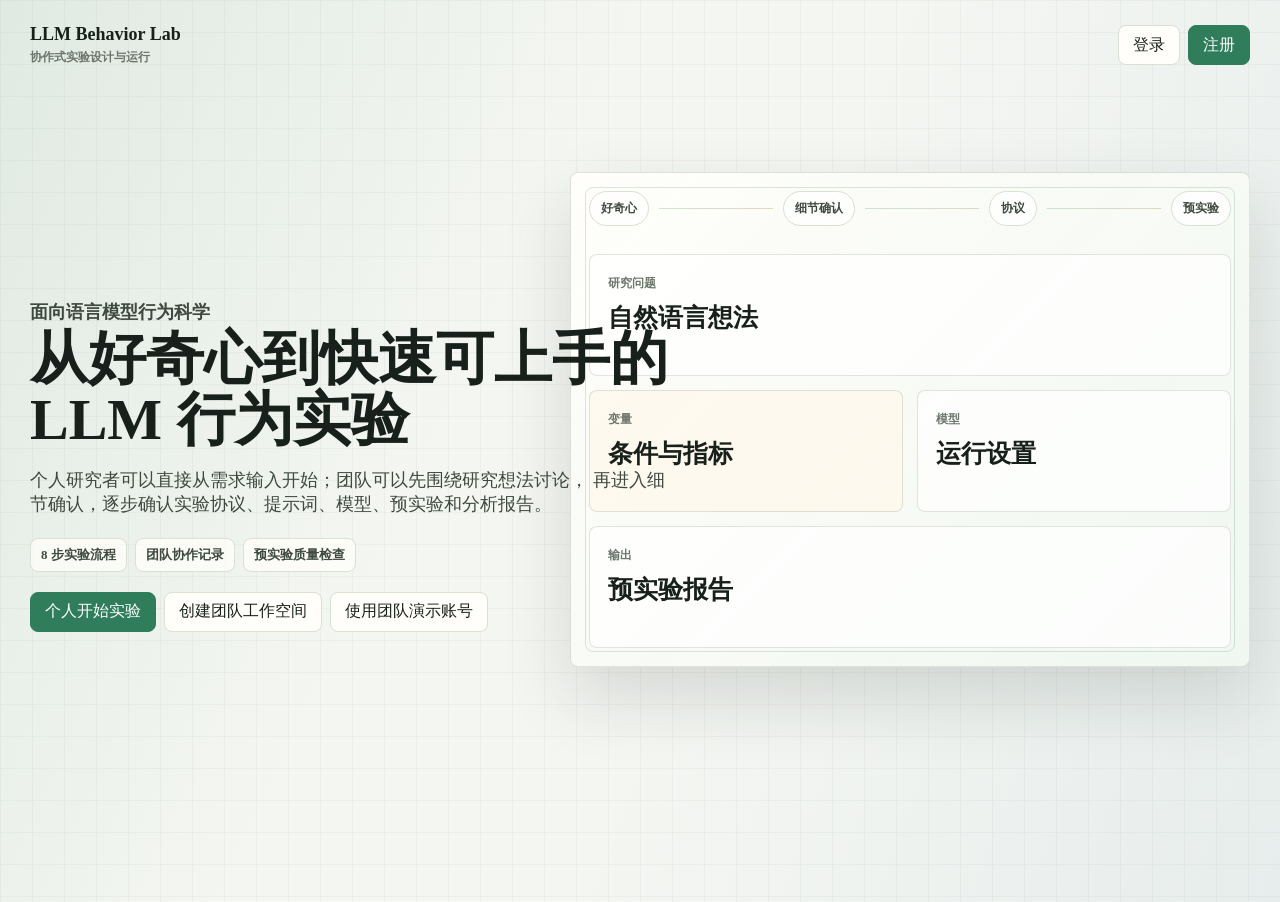
==== app/public/index.html @ 8ba527f0 "Initial LLM behavior lab workflow" ====
<!doctype html>
<html lang="zh-CN">
  <head>
    <meta charset="utf-8" />
    <meta name="viewport" content="width=device-width, initial-scale=1" />
    <title>LLM Behavior Lab</title>
    <link rel="stylesheet" href="./styles.css" />
  </head>
  <body>
    <section class="page landing-page is-visible" data-page="landing">
      <header class="landing-nav">
        <div class="brand inline">
          <span>LLM Behavior Lab</span>
          <strong>协作式实验设计与运行</strong>
        </div>
        <div class="button-row">
          <button type="button" data-route="auth" data-auth-mode="login">登录</button>
          <button class="primary" type="button" data-route="auth" data-auth-mode="register">注册</button>
        </div>
      </header>

      <main class="landing-hero">
        <div class="hero-copy">
          <p class="eyebrow">面向语言模型行为科学</p>
          <h1>从好奇心到快速可上手的 LLM 行为实验</h1>
          <p>
            个人研究者可以直接从需求输入开始；团队可以先围绕研究想法讨论，
            再进入细节确认，逐步确认实验协议、提示词、模型、预实验和分析报告。
          </p>
          <div class="hero-stats" aria-label="产品能力概览">
            <span>8 步实验流程</span>
            <span>团队协作记录</span>
            <span>预实验质量检查</span>
          </div>
          <div class="button-row">
            <button class="primary" type="button" data-route="auth" data-auth-mode="register" data-mode="personal">个人开始实验</button>
            <button type="button" data-route="auth" data-auth-mode="register" data-mode="team">创建团队工作空间</button>
            <button type="button" data-action="login-demo" data-mode="team">使用团队演示账号</button>
          </div>
        </div>

        <div class="hero-visual abstract-map" aria-label="从好奇心到实验协议的抽象路径">
          <div class="map-thread">
            <span>好奇心</span>
            <i></i>
            <span>细节确认</span>
            <i></i>
            <span>协议</span>
            <i></i>
            <span>预实验</span>
          </div>
          <div class="map-stack">
            <div class="map-block is-wide">
              <span>研究问题</span>
              <strong>自然语言想法</strong>
            </div>
            <div class="map-block">
              <span>变量</span>
              <strong>条件与指标</strong>
            </div>
            <div class="map-block">
              <span>模型</span>
              <strong>运行设置</strong>
            </div>
            <div class="map-block is-wide">
              <span>输出</span>
              <strong>预实验报告</strong>
            </div>
          </div>
        </div>
      </main>
    </section>

    <section class="page auth-page" data-page="auth" hidden>
      <div class="auth-card">
        <button class="ghost-link" type="button" data-route="landing">← 返回首页</button>
        <p class="eyebrow">账号</p>
        <h1 data-auth-title>登录工作空间</h1>
        <p>登录后进入实验工作台，继续细节确认、协议生成、预实验和结果导出。</p>

        <div class="auth-tabs">
          <button class="is-selected" type="button" data-auth-tab="login">登录</button>
          <button type="button" data-auth-tab="register">注册</button>
        </div>

        <div class="form-grid single">
          <label class="field">
            <span>邮箱</span>
            <input data-auth-email placeholder="输入邮箱" />
          </label>
          <label class="field">
            <span>密码</span>
            <input data-auth-password type="password" placeholder="输入密码" />
          </label>
        </div>

        <div class="button-row auth-actions">
          <button class="primary" type="button" data-action="auth-submit">进入实验流程</button>
          <button type="button" data-action="login-demo">使用演示账号</button>
        </div>
      </div>
    </section>

    <div class="app-shell page" data-page="app" hidden>
      <aside class="sidebar">
        <div class="brand">
          <span>LLM Behavior Lab</span>
          <strong data-workspace-name>LLM 行为实验小组</strong>
        </div>
        <div class="mode-switcher" aria-label="流程模式">
          <button type="button" data-mode-option="personal">个人模式</button>
          <button class="is-selected" type="button" data-mode-option="team">团队模式</button>
        </div>
        <nav class="steps" aria-label="实验流程">
          <button class="is-active" type="button" data-step-target="workspace" data-team-only="true"><span>00</span> 小组空间</button>
          <button type="button" data-step-target="intake"><span>01</span> 需求输入</button>
          <button type="button" data-step-target="copilot"><span>02</span> 细节确认</button>
          <button type="button" data-step-target="protocol"><span>03</span> 实验协议</button>
          <button type="button" data-step-target="prompt"><span>04</span> 提示词检查</button>
          <button type="button" data-step-target="model"><span>05</span> 模型与预算</button>
          <button type="button" data-step-target="preview"><span>06</span> 预实验检查</button>
          <button type="button" data-step-target="run"><span>07</span> 正式运行</button>
          <button type="button" data-step-target="results"><span>08</span> 结果报告</button>
        </nav>
        <aside class="global-overview" aria-label="当前实验总览">
          <div class="overview-card-head">
            <p>当前总览</p>
            <span data-overview-count>0/8</span>
          </div>
          <strong data-overview-title>等待研究需求</strong>
          <span data-overview-subtitle>先输入研究想法，后续状态会自动更新。</span>
          <div class="overview-progress" aria-hidden="true"><i data-overview-progress></i></div>
          <button type="button" data-action="open-overview">查看全局总览</button>
        </aside>
        <button type="button" data-action="logout">退出登录</button>
      </aside>

      <main class="workspace">
        <header class="topbar">
          <div>
            <p class="eyebrow">完整流程</p>
            <h1 data-page-title>研究需求输入</h1>
          </div>
        </header>

        <section class="stage is-active" id="stage-workspace">
          <div class="section-head">
            <div>
              <p class="eyebrow">小组工作空间</p>
              <h2>团队先讨论，再交给细节确认</h2>
              <p>这里保留上一个人的讨论、材料和决策脉络。成员可以继续补充想法，再一键带入需求输入。</p>
            </div>
            <button class="primary" type="button" data-action="use-discussion-as-intake">从讨论生成需求</button>
          </div>

          <div class="workspace-grid">
            <div class="panel">
              <h3>团队成员</h3>
              <div class="member-list" data-member-list></div>
              <div class="invite-row">
                <input data-invite-email placeholder="输入邮箱邀请成员" />
                <button type="button" data-action="invite-member">邀请成员</button>
              </div>
            </div>

            <div class="panel discussion-panel">
              <h3>团队讨论</h3>
              <div class="discussion-feed" data-discussion-feed></div>
              <div class="discussion-composer">
                <textarea data-discussion-input rows="3" placeholder="继续补充研究想法、实验条件、模型选择或担心的问题。"></textarea>
                <button class="primary" type="button" data-action="post-discussion">发送</button>
              </div>
            </div>

            <div class="panel">
              <h3>当前项目脉络</h3>
              <dl class="summary-list">
                <dt>项目</dt>
                <dd>LLM 行为实验平台 MVP</dd>
                <dt>阶段</dt>
                <dd>共同讨论实验需求</dd>
                <dt>下一步</dt>
                <dd>把共识交给细节确认，生成可审查的实验方案。</dd>
              </dl>
            </div>
          </div>
        </section>

        <section class="stage" id="stage-intake">
          <div class="section-head">
            <div>
              <p class="eyebrow">研究需求输入</p>
              <h2>告诉我们你想做什么实验</h2>
              <p>请尽量详细地叙述你想做的实验，我们会帮你拆解并提供初步实验方案供您确认。</p>
            </div>
          </div>

          <div class="intake-composer panel">
            <label class="field intake-field">
              <span>研究想法、实验需求或已有方案</span>
              <textarea
                data-input-content
                rows="6"
                placeholder="写下你想研究的问题，或粘贴已有方案、提示词草稿、论文方法段。"
              ></textarea>
            </label>

            <div class="attachments" data-attachment-list></div>

            <div class="composer-toolbar">
              <div class="input-tools">
                <button class="voice-button" type="button" data-action="voice-hold">
                  <span>按住录音</span>
                  <small data-voice-status>松开保存音频</small>
                </button>
                <label class="file-button">
                  上传并解析材料
                  <input type="file" data-file-input multiple accept=".txt,.md,.csv,.json,.doc,.docx,.pdf" />
                </label>
              </div>

              <button class="primary submit-button" type="button" data-action="submit-intake">交给我们</button>
            </div>
          </div>
        </section>

        <section class="stage" id="stage-copilot">
          <div class="copilot-layout">
            <div class="panel copilot-review">
              <label class="field review-field">
                <span>研究目标摘要</span>
                <textarea data-copilot-summary rows="5"></textarea>
              </label>
              <label class="field review-field">
                <span>假设问题</span>
                <small>建议写成可以被数据支持或反驳的问句。</small>
                <textarea data-hypothesis-draft rows="3"></textarea>
              </label>
              <h4 data-next-question></h4>
              <div class="option-list" data-outcome-options></div>
              <label class="field benchmark-field" data-benchmark-field hidden>
                <span>基准测试名称或链接</span>
                <input data-benchmark-input placeholder="例如 MMLU-Pro、BIG-bench、HELM，或粘贴基准测试链接" />
              </label>
            </div>
          </div>
          <div class="stage-actions copilot-actions">
            <div>
              <strong>已确认摘要、假设问题和测量形式</strong>
              <span>确认后将更新全局总览，并生成实验协议和提示词检查草案。</span>
            </div>
            <button class="primary" type="button" data-action="compile-protocol">确认并生成实验协议</button>
          </div>
        </section>

        <section class="stage" id="stage-protocol">
          <div class="section-head">
            <div>
              <p class="eyebrow">实验协议编译</p>
              <h2>审查机器可运行的实验协议</h2>
              <p>先看人类可读摘要，需要时再展开协议 JSON。</p>
            </div>
          </div>
          <div class="two-col">
            <div class="panel">
              <h3>研究协议摘要</h3>
              <dl class="summary-list" data-protocol-summary></dl>
              <h3>条件矩阵</h3>
              <div class="condition-grid" data-condition-grid></div>
            </div>
            <details class="panel">
              <summary>协议 JSON</summary>
              <pre data-protocol-json></pre>
            </details>
          </div>
          <div class="stage-actions protocol-actions">
            <div>
              <strong>已审查协议摘要和条件矩阵</strong>
              <span>确认后进入提示词与条件检查。</span>
            </div>
            <button class="primary" type="button" data-action="confirm-protocol">进入提示词检查</button>
          </div>
        </section>

        <section class="stage" id="stage-prompt">
          <div class="section-head">
            <div>
              <p class="eyebrow">提示词与条件检查</p>
              <h2>生成提示词并做偏差检查</h2>
              <p>不同条件只改变理论变量；输出格式固定，便于解析。</p>
            </div>
            <button class="primary" type="button" data-action="confirm-prompt">进入模型与预算</button>
          </div>
          <div class="two-col">
            <div class="panel">
              <h3>提示词版本</h3>
              <div class="variant-list" data-variant-list></div>
              <pre class="prompt-preview" data-prompt-preview></pre>
            </div>
            <div class="panel">
              <h3>质量检查</h3>
              <ul class="check-list" data-prompt-checks></ul>
              <h3>条件差异</h3>
              <ul class="plain-list" data-condition-diff></ul>
            </div>
          </div>
        </section>

        <section class="stage" id="stage-model">
          <div class="section-head">
            <div>
              <p class="eyebrow">模型与运行设置</p>
              <h2>设置模型、预算和运行方式</h2>
              <p>默认内置模拟器可立即跑通。OpenAI 兼容入口用于后续接真实模型。</p>
            </div>
            <button class="primary" type="button" data-action="run-preview">运行预实验检查</button>
          </div>

          <div class="two-col">
            <div class="panel">
              <div class="form-grid">
                <label class="field">
                  <span>模型</span>
                  <select data-models-input>
                    <option value="deepseek" selected>deepseek</option>
                    <option value="minimax 2.7">minimax 2.7</option>
                  </select>
                </label>
                <label class="field">
                  <span>调用方式</span>
                  <select data-provider>
                    <option value="simulator">内置模拟器</option>
                    <option value="openai-compatible">OpenAI 兼容接口</option>
                  </select>
                </label>
                <label class="field">
                  <span>预实验每格重复试次</span>
                  <input data-preview-reps type="number" min="1" max="10" value="3" />
                </label>
                <label class="field">
                  <span>正式每格重复试次</span>
                  <input data-formal-reps type="number" min="1" max="50" value="6" />
                </label>
                <label class="field provider-extra">
                  <span>接口地址</span>
                  <input data-endpoint placeholder="https://api.example.com/v1" />
                </label>
                <label class="field provider-extra">
                  <span>API 密钥</span>
                  <input data-api-key type="password" placeholder="只发送给本地后端，不写入导出" />
                </label>
              </div>
            </div>
            <div class="panel">
              <h3>运行计划</h3>
              <dl class="summary-list" data-run-plan></dl>
            </div>
          </div>
        </section>

        <section class="stage" id="stage-preview">
          <div class="section-head">
            <div>
              <p class="eyebrow">预实验质量检查</p>
              <h2>先检查质量，再决定是否正式运行</h2>
              <p>这里重点看解析率、异常、成本，而不是做最终结论。</p>
            </div>
            <button class="primary" type="button" data-action="run-formal">预实验通过，正式运行</button>
          </div>
          <div class="metrics" data-preview-metrics></div>
          <div class="panel">
            <h3>预实验响应</h3>
            <div class="table-wrap">
              <table>
                <thead>
                  <tr>
                    <th>模型</th>
                    <th>条件</th>
                    <th>选择</th>
                    <th>信心</th>
                    <th>理由</th>
                  </tr>
                </thead>
                <tbody data-preview-table></tbody>
              </table>
            </div>
          </div>
        </section>

        <section class="stage" id="stage-run">
          <div class="section-head">
            <div>
              <p class="eyebrow">正式运行</p>
              <h2>正式运行完成</h2>
              <p>所有原始提示词、原始响应、解析结果、模型参数、成本和时间戳都会进入结果仓库。</p>
            </div>
            <button class="primary" type="button" data-action="show-results">查看结果</button>
          </div>
          <div class="metrics" data-formal-metrics></div>
          <div class="panel">
            <h3>运行日志</h3>
            <ul class="plain-list" data-run-log></ul>
          </div>
        </section>

        <section class="stage" id="stage-results">
          <div class="section-head">
            <div>
              <p class="eyebrow">分析与导出</p>
              <h2>初步分析与可复现导出</h2>
              <p>报告会明确标注探索性模型行为结果，不把结果等同于人类行为证据。</p>
            </div>
            <div class="button-row">
              <button type="button" data-action="export-markdown">导出报告</button>
              <button type="button" data-action="export-csv">导出 CSV</button>
              <button type="button" data-action="export-json">导出复现 JSON</button>
            </div>
          </div>
          <div class="metrics" data-result-metrics></div>
          <div class="two-col">
            <div class="panel">
              <h3>模型摘要</h3>
              <div data-model-bars></div>
            </div>
            <div class="panel">
              <h3>条件 x 模型</h3>
              <div class="heatmap" data-heatmap></div>
            </div>
          </div>
          <div class="panel">
            <h3>报告预览</h3>
            <pre data-report-preview></pre>
          </div>
        </section>

        <div class="overview-backdrop" data-overview-panel hidden>
          <section class="overview-drawer" role="dialog" aria-modal="true" aria-labelledby="overview-dialog-title">
            <div class="section-head drawer-head">
              <div>
                <p class="eyebrow">全局状态总览</p>
                <h2 id="overview-dialog-title">当前实验 Overview</h2>
                <p data-overview-detail>这里不会占用主流程步骤，只帮助你随时确认当前进度、待补充项和下一步。</p>
              </div>
              <button type="button" data-action="close-overview">关闭</button>
            </div>
            <div class="overview-metrics">
              <div>
                <span>当前页面</span>
                <strong data-overview-current-step>研究需求输入</strong>
              </div>
              <div>
                <span>协议状态</span>
                <strong data-overview-protocol>未生成</strong>
              </div>
              <div>
                <span>运行状态</span>
                <strong data-overview-run>未运行</strong>
              </div>
            </div>
            <div class="task-grid overview-task-list" data-task-grid></div>
          </section>
        </div>
      </main>
    </div>

    <div class="toast" data-toast hidden></div>
    <script type="module" src="./app.js"></script>
  </body>
</html>
---- app/public/styles.css ----
:root {
  --bg: #f4f6f2;
  --bg-strong: #eaeee6;
  --surface: #fffefa;
  --surface-soft: #f8faf5;
  --surface-tint: #edf4ed;
  --ink: #18201b;
  --ink-soft: #3e493f;
  --muted: #6d766d;
  --line: #d9e0d4;
  --line-strong: #c1cbbc;
  --green: #2f7d5b;
  --green-dark: #205f45;
  --coral: #c8684f;
  --blue: #4f82a4;
  --amber: #a8792c;
  --red: #b95542;
  --shadow: 0 20px 44px rgba(24, 32, 27, 0.08);
  --shadow-soft: 0 10px 22px rgba(24, 32, 27, 0.05);
  --radius: 8px;
  --ease: cubic-bezier(0.16, 1, 0.3, 1);
}

* {
  box-sizing: border-box;
}

html {
  background: var(--bg);
}

body {
  margin: 0;
  min-width: 320px;
  background:
    linear-gradient(90deg, rgba(24, 32, 27, 0.035) 1px, transparent 1px),
    linear-gradient(180deg, rgba(24, 32, 27, 0.03) 1px, transparent 1px),
    var(--bg);
  background-size: 32px 32px;
  color: var(--ink);
  font-family: Aptos, "Segoe UI", "PingFang SC", "Microsoft YaHei", Arial, sans-serif;
  line-height: 1.5;
  overflow-x: hidden;
}

body,
button,
input,
select,
textarea {
  font: inherit;
}

.page {
  min-height: 100dvh;
}

[hidden] {
  display: none !important;
}

button,
.file-button {
  min-height: 40px;
  border: 1px solid var(--line);
  border-radius: var(--radius);
  background: var(--surface);
  color: var(--ink);
  cursor: pointer;
  white-space: nowrap;
  transition:
    transform 160ms var(--ease),
    border-color 160ms var(--ease),
    background 160ms var(--ease),
    color 160ms var(--ease);
}

button:hover,
.file-button:hover {
  border-color: var(--green);
}

button:active,
.file-button:active {
  transform: scale(0.98);
}

button:disabled {
  cursor: not-allowed;
  opacity: 0.46;
}

button.primary {
  border-color: var(--green);
  background: var(--green);
  color: #ffffff;
}

button.primary:hover {
  border-color: var(--green-dark);
  background: var(--green-dark);
}

button:focus-visible,
input:focus-visible,
select:focus-visible,
textarea:focus-visible,
.file-button:focus-within {
  outline: 2px solid var(--blue);
  outline-offset: 2px;
}

input,
select,
textarea {
  width: 100%;
  border: 1px solid var(--line);
  border-radius: var(--radius);
  background: #ffffff;
  color: var(--ink);
  padding: 10px 12px;
}

textarea {
  min-height: 220px;
  resize: vertical;
}

pre {
  overflow: auto;
  max-height: 420px;
  margin: 12px 0 0;
  border: 1px solid var(--line);
  border-radius: var(--radius);
  background: #f7f9f4;
  padding: 14px;
  white-space: pre-wrap;
}

table {
  width: 100%;
  min-width: 860px;
  border-collapse: collapse;
}

th,
td {
  padding: 12px 10px;
  border-bottom: 1px solid var(--line);
  text-align: left;
  vertical-align: top;
}

th {
  color: var(--muted);
  font-size: 12px;
  font-weight: 800;
}

.landing-page,
.auth-page {
  position: relative;
  overflow: hidden;
  padding: 24px;
}

.landing-page::before,
.auth-page::before {
  position: absolute;
  inset: 0;
  pointer-events: none;
  background:
    linear-gradient(115deg, rgba(47, 125, 91, 0.1), transparent 38%),
    linear-gradient(290deg, rgba(79, 130, 164, 0.08), transparent 44%);
  content: "";
}

.landing-nav {
  position: relative;
  z-index: 2;
  display: flex;
  align-items: center;
  justify-content: space-between;
  gap: 16px;
  max-width: 1220px;
  margin: 0 auto;
}

.brand {
  display: flex;
  flex-direction: column;
  gap: 4px;
}

.brand.inline {
  padding: 0;
}

.brand span {
  font-size: 18px;
  font-weight: 880;
}

.brand strong {
  color: var(--muted);
  font-size: 12px;
  font-weight: 760;
}

.landing-hero {
  position: relative;
  z-index: 1;
  display: grid;
  align-items: center;
  min-height: calc(100dvh - 88px);
  max-width: 1220px;
  margin: 0 auto;
  padding: 52px 0 64px;
}

.hero-copy {
  position: relative;
  z-index: 3;
  width: min(640px, 100%);
}

.hero-copy h1 {
  max-width: 780px;
  margin: 0;
  font-size: 58px;
  line-height: 1.04;
  letter-spacing: 0;
}

.hero-copy p {
  max-width: 660px;
  color: var(--ink-soft);
  font-size: 18px;
}

.hero-stats {
  display: flex;
  flex-wrap: wrap;
  gap: 8px;
  margin: 22px 0 20px;
}

.hero-stats span {
  border: 1px solid var(--line);
  border-radius: var(--radius);
  background: rgba(255, 254, 250, 0.78);
  padding: 7px 10px;
  color: var(--ink-soft);
  font-size: 13px;
  font-weight: 800;
}

.hero-visual {
  position: absolute;
  top: 13%;
  right: 0;
  z-index: 2;
  width: min(680px, 58%);
  min-height: 472px;
  border: 1px solid rgba(24, 32, 27, 0.12);
  border-radius: var(--radius);
  background:
    linear-gradient(135deg, rgba(255, 254, 250, 0.94), rgba(239, 246, 239, 0.92)),
    var(--surface);
  box-shadow: 0 30px 70px rgba(24, 32, 27, 0.14);
  padding: 18px;
}

.hero-visual::before {
  position: absolute;
  inset: 14px;
  pointer-events: none;
  border: 1px solid rgba(47, 125, 91, 0.18);
  border-radius: var(--radius);
  content: "";
}

.abstract-map {
  display: grid;
  align-content: center;
  gap: 28px;
  overflow: hidden;
}

.map-thread,
.map-stack {
  position: relative;
  z-index: 1;
}

.map-thread {
  display: grid;
  grid-template-columns: auto minmax(28px, 1fr) auto minmax(28px, 1fr) auto minmax(28px, 1fr) auto;
  align-items: center;
  gap: 10px;
}

.map-thread span {
  border: 1px solid var(--line);
  border-radius: 999px;
  background: rgba(255, 255, 255, 0.78);
  padding: 8px 11px;
  color: var(--ink-soft);
  font-size: 12px;
  font-weight: 840;
  white-space: nowrap;
}

.map-thread i {
  height: 1px;
  background: linear-gradient(90deg, rgba(45, 132, 92, 0.22), rgba(168, 121, 44, 0.28));
}

.map-stack {
  display: grid;
  grid-template-columns: repeat(2, minmax(0, 1fr));
  gap: 14px;
}

.map-block {
  min-height: 122px;
  border: 1px solid rgba(24, 32, 27, 0.12);
  border-radius: var(--radius);
  background: rgba(255, 255, 255, 0.72);
  padding: 18px;
}

.map-block.is-wide {
  grid-column: 1 / -1;
}

.map-block span {
  color: var(--muted);
  font-size: 12px;
  font-weight: 820;
}

.map-block strong {
  display: block;
  margin-top: 11px;
  font-size: 25px;
  line-height: 1.18;
}

.map-block:nth-child(2) {
  background: rgba(255, 249, 235, 0.72);
}

.visual-toolbar,
.visual-flow {
  position: relative;
  z-index: 1;
  display: flex;
  align-items: center;
  justify-content: space-between;
  gap: 10px;
}

.visual-toolbar {
  border-bottom: 1px solid var(--line);
  padding: 0 0 14px;
}

.visual-toolbar span,
.visual-pane span,
.visual-flow span {
  color: var(--muted);
  font-size: 12px;
  font-weight: 820;
}

.visual-toolbar strong {
  font-size: 15px;
}

.visual-grid {
  position: relative;
  z-index: 1;
  display: grid;
  grid-template-columns: 1.3fr 0.7fr;
  gap: 10px;
  margin: 18px 0;
}

.visual-pane {
  min-height: 132px;
  border: 1px solid var(--line);
  border-radius: var(--radius);
  background: rgba(255, 255, 255, 0.76);
  padding: 14px;
}

.visual-pane-main {
  grid-row: span 2;
  min-height: 274px;
}

.visual-pane strong {
  display: block;
  margin: 10px 0 8px;
  font-size: 24px;
  line-height: 1.16;
}

.visual-pane p {
  margin: 0;
  color: var(--muted);
}

.visual-flow {
  justify-content: flex-start;
  flex-wrap: wrap;
  border-top: 1px solid var(--line);
  padding-top: 14px;
}

.visual-flow span {
  border: 1px solid var(--line);
  border-radius: 999px;
  background: #ffffff;
  padding: 6px 10px;
}

.visual-flow .is-complete {
  border-color: rgba(47, 125, 91, 0.35);
  background: #edf6ed;
  color: var(--green);
}

.visual-flow .is-active {
  border-color: var(--green);
  background: var(--green);
  color: #ffffff;
}

.demo-account {
  display: inline-grid;
  grid-template-columns: auto auto;
  gap: 6px 10px;
  margin: 18px 0 0;
  border: 1px solid var(--line);
  border-radius: var(--radius);
  background: rgba(255, 254, 250, 0.9);
  padding: 10px 12px;
}

.demo-account dt {
  color: var(--muted);
  font-weight: 800;
}

.demo-account dd {
  margin: 0;
}

.button-row {
  display: flex;
  align-items: center;
  gap: 8px;
  flex-wrap: wrap;
}

.button-row button,
.auth-actions button,
.submit-button {
  padding: 0 14px;
}

.auth-page {
  display: grid;
  place-items: center;
}

.auth-card {
  position: relative;
  z-index: 1;
  width: min(480px, 100%);
  border: 1px solid var(--line);
  border-radius: var(--radius);
  background: rgba(255, 254, 250, 0.94);
  box-shadow: var(--shadow);
  padding: 24px;
}

.auth-card h1 {
  margin: 0;
}

.auth-card p {
  color: var(--ink-soft);
}

.ghost-link {
  min-height: 32px;
  border: 0;
  padding: 0;
  background: transparent;
  color: var(--muted);
}

.auth-tabs {
  display: grid;
  grid-template-columns: 1fr 1fr;
  gap: 4px;
  margin: 18px 0;
  border: 1px solid var(--line);
  border-radius: var(--radius);
  padding: 4px;
}

.auth-tabs button {
  border: 0;
}

.auth-tabs button.is-selected {
  background: var(--ink);
  color: #ffffff;
}

.mode-choice {
  display: grid;
  grid-template-columns: 1fr 1fr;
  gap: 10px;
  margin: 20px 0 16px;
}

.mode-choice button {
  display: flex;
  flex-direction: column;
  align-items: flex-start;
  gap: 5px;
  padding: 14px;
  text-align: left;
}

.mode-choice button.is-selected,
.mode-switcher button.is-selected {
  border-color: var(--green);
  background: var(--surface-tint);
}

.mode-choice span,
.mode-switcher button {
  color: var(--muted);
  font-size: 12px;
  font-weight: 760;
}

.global-overview {
  display: grid;
  gap: 9px;
  border: 1px solid rgba(45, 132, 92, 0.28);
  border-radius: var(--radius-lg);
  background: var(--surface-tint);
  padding: 12px;
}

.overview-card-head {
  display: flex;
  align-items: center;
  justify-content: space-between;
  gap: 10px;
}

.overview-card-head p,
.overview-card-head span,
.global-overview > span,
.overview-metrics span {
  margin: 0;
  color: var(--muted);
  font-size: 12px;
  font-weight: 820;
}

.global-overview strong {
  line-height: 1.35;
}

.overview-progress {
  height: 6px;
  overflow: hidden;
  border-radius: 999px;
  background: rgba(45, 132, 92, 0.16);
}

.overview-progress i {
  display: block;
  width: 0;
  height: 100%;
  border-radius: inherit;
  background: var(--green);
  transition: width 220ms var(--ease);
}

.global-overview button {
  min-height: 34px;
  padding: 6px 9px;
  background: var(--surface);
}

.form-grid.single {
  grid-template-columns: 1fr;
}

.auth-actions {
  margin-top: 16px;
}

.app-shell {
  display: grid;
  grid-template-columns: 276px minmax(0, 1fr);
  min-height: 100dvh;
  background: rgba(244, 246, 242, 0.88);
}

.app-shell > * {
  min-width: 0;
}

.sidebar {
  position: sticky;
  top: 0;
  display: flex;
  flex-direction: column;
  gap: 18px;
  height: 100dvh;
  padding: 22px 14px;
  border-right: 1px solid var(--line);
  background: rgba(255, 254, 250, 0.92);
}

.global-overview {
  margin-top: auto;
}

.sidebar > button[data-action="logout"] {
  margin-top: 0;
}

.mode-switcher {
  display: grid;
  grid-template-columns: 1fr 1fr;
  gap: 6px;
}

.mode-switcher button {
  min-height: 34px;
  padding: 5px 8px;
}

.steps {
  position: relative;
  display: flex;
  flex-direction: column;
  gap: 6px;
}

.steps::before {
  position: absolute;
  top: 20px;
  bottom: 20px;
  left: 25px;
  width: 1px;
  background: var(--line);
  content: "";
}

.steps button {
  position: relative;
  z-index: 1;
  display: grid;
  grid-template-columns: 34px 1fr;
  align-items: center;
  gap: 10px;
  width: 100%;
  min-height: 42px;
  border-color: transparent;
  background: transparent;
  padding: 6px 8px;
  text-align: left;
}

.steps button:hover {
  background: var(--surface-soft);
}

.steps span {
  display: grid;
  place-items: center;
  width: 34px;
  aspect-ratio: 1;
  border: 1px solid var(--line);
  border-radius: var(--radius);
  background: var(--surface);
  color: var(--muted);
  font-size: 12px;
  font-weight: 880;
}

.steps button.is-active {
  border-color: var(--green);
  background: var(--surface-tint);
}

.steps button.is-active span {
  border-color: var(--green);
  background: var(--green);
  color: #ffffff;
}

.workspace {
  display: flex;
  flex-direction: column;
  gap: 22px;
  min-width: 0;
  padding: 28px 32px;
  overflow: auto;
}

.topbar,
.section-head {
  display: flex;
  align-items: flex-start;
  justify-content: space-between;
  gap: 18px;
}

.topbar {
  position: sticky;
  top: 0;
  z-index: 3;
  margin: -28px -32px 0;
  border-bottom: 1px solid var(--line);
  background: rgba(244, 246, 242, 0.94);
  padding: 22px 32px 18px;
  backdrop-filter: blur(10px);
}

.topbar h1,
.section-head h2,
.panel h3,
.panel h4 {
  margin: 0;
  letter-spacing: 0;
}

.topbar h1 {
  font-size: 30px;
  line-height: 1.18;
}

.section-head h2 {
  font-size: 25px;
  line-height: 1.22;
}

.section-head p {
  max-width: 780px;
  margin: 7px 0 0;
  color: var(--muted);
}

.eyebrow,
.metric span,
.metric small,
.field span,
.task-card span,
.task-card small,
.task-step span,
.task-step dt,
.task-step small,
.option-list small,
.variant-list small,
.input-mode-grid small,
.voice-button small,
.attachment-chip small {
  color: var(--muted);
  font-size: 12px;
  font-weight: 820;
}

.eyebrow {
  margin: 0 0 5px;
  text-transform: uppercase;
}

.stage {
  display: none;
  flex-direction: column;
  gap: 18px;
}

.stage.is-active {
  display: flex;
  animation: stage-in 280ms var(--ease);
}

.stage-actions {
  display: flex;
  align-items: center;
  justify-content: space-between;
  gap: 14px;
  max-width: 100%;
  border: 1px solid var(--line);
  border-radius: var(--radius);
  background: rgba(255, 254, 250, 0.86);
  box-shadow: var(--shadow-soft);
  padding: 14px 16px;
}

.stage-actions div {
  display: flex;
  min-width: 0;
  flex-direction: column;
  gap: 2px;
}

.stage-actions strong {
  font-size: 15px;
  line-height: 1.35;
}

.stage-actions span {
  color: var(--muted);
  font-size: 13px;
  line-height: 1.45;
}

.stage-actions button {
  padding: 0 16px;
}

.copilot-actions {
  width: min(900px, 100%);
  border-color: rgba(47, 125, 91, 0.24);
  background: linear-gradient(135deg, rgba(237, 244, 237, 0.86), rgba(255, 254, 250, 0.92));
}

.two-col {
  display: grid;
  grid-template-columns: minmax(0, 1fr) minmax(0, 1fr);
  gap: 16px;
}

.copilot-layout {
  width: min(900px, 100%);
}

.workspace-grid {
  display: grid;
  grid-template-columns: minmax(240px, 0.72fr) minmax(0, 1.45fr) minmax(260px, 0.83fr);
  gap: 16px;
}

.panel,
.task-card,
.metric,
.condition-card {
  border: 1px solid var(--line);
  border-radius: var(--radius);
  background: var(--surface);
  box-shadow: var(--shadow-soft);
}

.panel {
  padding: 18px;
}

.panel h3 {
  margin-bottom: 12px;
  font-size: 17px;
}

.panel h4 {
  margin: 18px 0 8px;
  font-size: 14px;
}

.member-list,
.discussion-feed {
  display: grid;
  gap: 0;
  border-top: 1px solid var(--line);
}

.member-card,
.discussion-message {
  border-bottom: 1px solid var(--line);
  background: transparent;
  padding: 12px 0;
}

.member-card {
  display: flex;
  justify-content: space-between;
  gap: 10px;
}

.member-card div {
  display: flex;
  flex-direction: column;
  gap: 2px;
}

.member-card span,
.member-card small,
.discussion-message span {
  color: var(--muted);
  font-size: 12px;
  font-weight: 760;
}

.discussion-panel {
  min-height: 560px;
}

.discussion-message header {
  display: flex;
  justify-content: space-between;
  gap: 10px;
  margin-bottom: 6px;
}

.discussion-message p {
  margin: 0;
}

.invite-row,
.discussion-composer {
  display: flex;
  gap: 8px;
  margin-top: 12px;
}

.discussion-composer {
  align-items: flex-end;
}

.discussion-composer textarea {
  min-height: 82px;
}

.field {
  display: flex;
  flex-direction: column;
  gap: 8px;
}

.large-text {
  font-size: 18px;
}

.input-mode-grid,
.metrics {
  display: grid;
  grid-template-columns: repeat(4, minmax(0, 1fr));
  gap: 10px;
}

.input-mode-grid button,
.option-list button,
.variant-list button {
  display: flex;
  flex-direction: column;
  align-items: flex-start;
  gap: 5px;
  min-width: 0;
  padding: 12px;
  text-align: left;
  overflow-wrap: anywhere;
  word-break: normal;
}

.option-list strong,
.option-list small,
.variant-list strong,
.variant-list small {
  min-width: 0;
  max-width: 100%;
  line-height: 1.45;
  white-space: normal;
}

.input-mode-grid button.is-selected,
.option-list button.is-selected,
.variant-list button.is-selected {
  border-color: var(--green);
  background: var(--surface-tint);
}

.file-button {
  display: inline-flex;
  align-items: center;
  padding: 0 14px;
}

.file-button input {
  display: none;
}

.intake-composer {
  width: min(920px, 100%);
  min-height: 0;
  display: flex;
  flex-direction: column;
  gap: 14px;
  margin: 0 auto;
  padding: 20px;
}

.intake-field {
  flex: 0 1 auto;
}

.intake-field textarea {
  min-height: 170px;
  max-height: 260px;
  flex: 0 1 auto;
  font-size: 16px;
}

.composer-toolbar {
  display: flex;
  align-items: flex-end;
  justify-content: space-between;
  gap: 12px;
  padding-top: 12px;
  border-top: 1px solid var(--line);
}

.input-tools {
  display: flex;
  gap: 10px;
  flex-wrap: wrap;
}

.voice-button {
  display: flex;
  flex-direction: column;
  align-items: flex-start;
  gap: 2px;
  min-width: 150px;
  padding: 8px 13px;
}

.voice-button.is-recording {
  border-color: var(--red);
  background: #fff1ed;
}

.voice-button.is-recording span {
  color: var(--red);
}

.submit-button {
  min-width: 150px;
}

.attachments {
  display: flex;
  flex-wrap: wrap;
  gap: 8px;
}

.attachment-chip {
  display: inline-grid;
  grid-template-columns: auto auto;
  gap: 2px 8px;
  align-items: center;
  border: 1px solid var(--line);
  border-radius: var(--radius);
  background: var(--surface-tint);
  padding: 8px 10px;
}

.attachment-chip span {
  font-weight: 800;
}

.attachment-chip button {
  grid-row: span 2;
  min-height: 30px;
  padding: 0 8px;
}

.guide ul,
.plain-list {
  margin: 0;
  padding-left: 18px;
}

#stage-copilot textarea {
  min-height: 72px;
  max-height: 180px;
}

[data-copilot-summary] {
  min-height: 118px;
}

.copilot-review {
  display: flex;
  flex-direction: column;
  gap: 12px;
}

.review-field small {
  margin: -4px 0 2px;
  color: var(--muted);
  font-size: 13px;
  line-height: 1.5;
}

#stage-copilot .option-list {
  grid-template-columns: repeat(auto-fit, minmax(min(100%, 230px), 1fr));
  align-items: stretch;
}

.benchmark-field {
  border-top: 1px solid var(--line);
  padding-top: 12px;
}

.form-grid {
  display: grid;
  grid-template-columns: repeat(2, minmax(0, 1fr));
  gap: 12px;
}

.check-field {
  display: flex;
  align-items: center;
  gap: 8px;
}

.check-field input {
  width: auto;
}

.option-list,
.variant-list {
  display: grid;
  grid-template-columns: repeat(3, minmax(0, 1fr));
  gap: 10px;
}

.overview-backdrop {
  position: fixed;
  inset: 0;
  z-index: 20;
  display: grid;
  justify-items: end;
  background: rgba(22, 33, 29, 0.18);
  backdrop-filter: blur(4px);
}

.overview-backdrop[hidden] {
  display: none;
}

.overview-drawer {
  display: flex;
  flex-direction: column;
  gap: 18px;
  width: min(620px, 100vw);
  height: 100dvh;
  overflow: auto;
  border-left: 1px solid var(--line);
  background: var(--surface);
  padding: 26px;
  box-shadow: var(--shadow);
}

.drawer-head button {
  min-width: 72px;
}

.overview-metrics {
  display: grid;
  grid-template-columns: repeat(3, minmax(0, 1fr));
  gap: 10px;
}

.overview-metrics div {
  display: grid;
  gap: 4px;
  border: 1px solid var(--line);
  border-radius: var(--radius);
  background: var(--surface-soft);
  padding: 12px;
}

.overview-metrics strong {
  line-height: 1.35;
}

.overview-task-list {
  max-width: none;
}

.task-grid {
  position: relative;
  display: grid;
  gap: 0;
  max-width: 840px;
  padding: 4px 0 0;
}

.task-grid::before {
  position: absolute;
  top: 22px;
  bottom: 22px;
  left: 17px;
  width: 2px;
  background: var(--line);
  content: "";
}

.task-step {
  position: relative;
  z-index: 1;
  display: grid;
  grid-template-columns: 36px minmax(0, 1fr);
  gap: 14px;
  padding: 0 0 18px;
  text-align: left;
}

.task-step span {
  display: grid;
  width: 36px;
  height: 36px;
  place-items: center;
  border: 1px solid var(--line);
  border-radius: 999px;
  background: var(--surface);
  color: var(--muted);
}

.task-step strong {
  display: block;
  margin-top: 3px;
  font-size: 16px;
  line-height: 1.35;
}

.task-step p {
  margin: 6px 0 10px;
  color: var(--muted);
  line-height: 1.55;
}

.task-step dl {
  display: grid;
  grid-template-columns: 72px minmax(0, 1fr);
  gap: 5px 10px;
  margin: 0 0 10px;
}

.task-step dt,
.task-step dd {
  margin: 0;
}

.task-step dd {
  color: var(--ink);
}

.task-step small {
  display: inline-flex;
  border-radius: 999px;
  padding: 3px 9px;
  background: var(--surface-tint);
}

.task-step[data-status="ready"] span {
  border-color: rgba(45, 132, 92, 0.42);
  background: var(--surface-tint);
  color: var(--green);
}

.task-step[data-status="ready"] small {
  background: var(--surface-tint);
  color: var(--green);
}

.task-step[data-status="needs_review"] span,
.task-step[data-status="needs_input"] span {
  border-color: rgba(168, 121, 44, 0.45);
  background: #fff7e5;
  color: var(--amber);
}

.task-step[data-status="needs_review"] small,
.task-step[data-status="needs_input"] small {
  background: #fff1d4;
  color: var(--amber);
}

.task-step[data-status="blocked"] span {
  border-color: #efc8bd;
  background: #fff1ed;
  color: var(--red);
}

.task-step[data-status="blocked"] small {
  background: #fff1ed;
  color: var(--red);
}

.summary-list {
  display: grid;
  grid-template-columns: 130px minmax(0, 1fr);
  gap: 10px 14px;
  margin: 0 0 18px;
}

.summary-list dt {
  color: var(--muted);
  font-weight: 760;
}

.summary-list dd {
  margin: 0;
}

.condition-grid {
  display: grid;
  grid-template-columns: repeat(2, minmax(0, 1fr));
  gap: 10px;
}

.condition-card {
  padding: 14px;
}

.condition-card span {
  display: block;
  margin-bottom: 6px;
  color: var(--blue);
  font-weight: 800;
}

details summary {
  cursor: pointer;
  font-weight: 800;
}

.check-list {
  display: flex;
  flex-direction: column;
  gap: 0;
  margin: 0 0 16px;
  border-top: 1px solid var(--line);
  padding: 0;
  list-style: none;
}

.check-list li {
  display: flex;
  justify-content: space-between;
  gap: 12px;
  border-bottom: 1px solid var(--line);
  padding: 11px 0;
}

.check-list li[data-status="pass"] strong {
  color: var(--green);
}

.check-list li[data-status="watch"] strong {
  color: var(--amber);
}

.metric {
  min-height: 108px;
  padding: 16px;
}

.metric strong {
  display: block;
  margin: 3px 0;
  font-size: 30px;
}

.table-wrap {
  overflow: auto;
}

.bar-row {
  display: grid;
  grid-template-columns: 150px minmax(120px, 1fr) 56px;
  align-items: center;
  gap: 12px;
  margin-bottom: 13px;
}

.bar-row div {
  height: 10px;
  overflow: hidden;
  border-radius: 999px;
  background: var(--bg-strong);
}

.bar-row i {
  display: block;
  height: 100%;
  border-radius: inherit;
  background: linear-gradient(90deg, var(--green), var(--blue));
}

.heatmap {
  display: grid;
  grid-template-columns: repeat(2, minmax(0, 1fr));
  gap: 8px;
}

.heat-cell {
  min-height: 94px;
  border: 1px solid var(--line);
  border-radius: var(--radius);
  padding: 10px;
  background:
    linear-gradient(
      135deg,
      rgba(47, 125, 91, calc(var(--heat) * 0.45)),
      rgba(79, 130, 164, calc(var(--heat) * 0.24))
    ),
    #f7f9f4;
}

.heat-cell span,
.heat-cell em {
  display: block;
  color: var(--ink-soft);
  font-size: 12px;
  font-style: normal;
  font-weight: 760;
}

.heat-cell strong {
  display: block;
  margin: 5px 0;
  overflow-wrap: anywhere;
}

.toast {
  position: fixed;
  right: 18px;
  bottom: 18px;
  z-index: 20;
  max-width: 360px;
  border: 1px solid rgba(255, 255, 255, 0.12);
  border-radius: var(--radius);
  background: var(--ink);
  color: #ffffff;
  padding: 12px 14px;
  box-shadow: var(--shadow);
}

@keyframes stage-in {
  from {
    opacity: 0;
    transform: translateY(8px);
  }

  to {
    opacity: 1;
    transform: translateY(0);
  }
}

@media (prefers-reduced-motion: reduce) {
  *,
  *::before,
  *::after {
    animation-duration: 1ms !important;
    transition-duration: 1ms !important;
  }
}

@media (max-width: 1100px) {
  .landing-hero {
    align-items: start;
    padding-top: 44px;
  }

  .hero-copy {
    width: 100%;
  }

  .hero-visual {
    position: relative;
    top: auto;
    right: auto;
    width: 100%;
    min-height: 0;
    margin-top: 30px;
  }

  .workspace-grid {
    grid-template-columns: 1fr;
  }
}

@media (max-width: 980px) {
  .app-shell {
    grid-template-columns: 1fr;
  }

  .sidebar {
    position: sticky;
    z-index: 5;
    height: auto;
    width: 100%;
    max-width: 100vw;
    overflow: hidden;
    border-right: 0;
    border-bottom: 1px solid var(--line);
  }

  .global-overview {
    margin-top: 0;
  }

  .steps {
    flex-direction: row;
    min-width: 0;
    max-width: 100%;
    overflow-x: auto;
  }

  .steps::before {
    display: none;
  }

  .steps button {
    min-width: 160px;
  }

  .two-col,
  .input-mode-grid,
  .metrics {
    grid-template-columns: repeat(2, minmax(0, 1fr));
  }
}

@media (max-width: 720px) {
  .landing-page,
  .auth-page {
    padding: 16px;
  }

  .landing-nav,
  .section-head,
  .stage-actions,
  .composer-toolbar,
  .invite-row,
  .discussion-composer,
  .topbar {
    flex-direction: column;
  }

  .hero-copy h1 {
    font-size: 40px;
  }

  .hero-copy p {
    font-size: 16px;
  }

  .visual-grid,
  .map-stack,
  .two-col,
  .input-mode-grid,
  .mode-choice,
  .metrics,
  .form-grid,
  .option-list,
  .variant-list,
  #stage-copilot .option-list,
  .condition-grid,
  .heatmap {
    grid-template-columns: 1fr;
  }

  .visual-pane-main {
    grid-row: auto;
    min-height: 170px;
  }

  .map-thread {
    grid-template-columns: 1fr;
    justify-items: start;
  }

  .map-thread i {
    width: 1px;
    height: 18px;
    margin-left: 18px;
  }

  .app-shell {
    min-height: 100dvh;
  }

  .workspace {
    padding: 18px 16px;
  }

  .topbar {
    margin: -18px -16px 0;
    padding: 18px 16px 14px;
  }

  .summary-list,
  .task-step dl,
  .overview-metrics {
    grid-template-columns: 1fr;
  }

  .overview-drawer {
    width: 100vw;
    padding: 18px 16px;
  }

  .task-step dl {
    gap: 2px;
  }

  .demo-account {
    grid-template-columns: 1fr;
  }
}
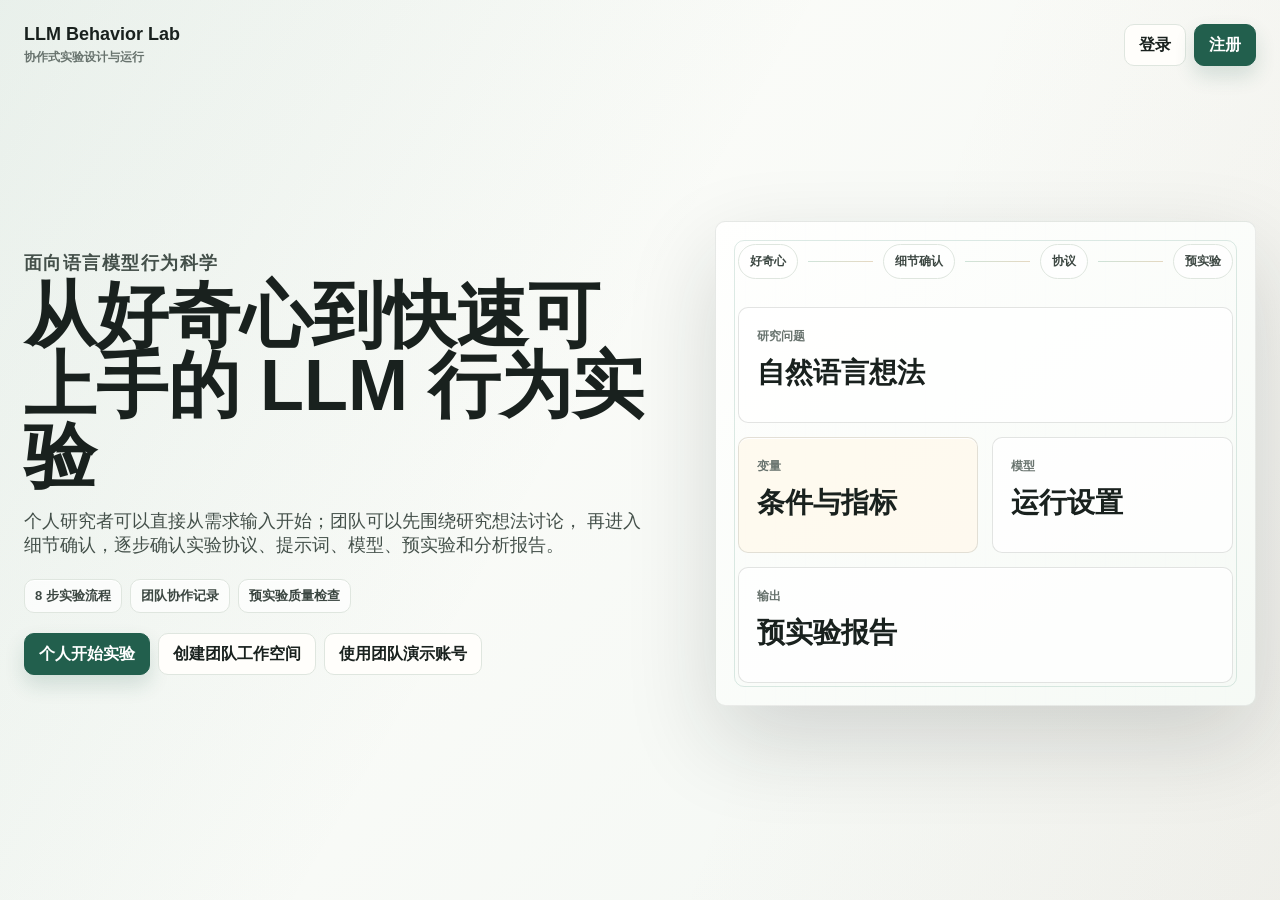
==== commit d014297e: "Add multi-agent experiment breakdown workflow" ====
--- a/app/public/index.html
+++ b/app/public/index.html
@@ -144,12 +144,7 @@
         </header>
 
         <section class="stage is-active" id="stage-workspace">
-          <div class="section-head">
-            <div>
-              <p class="eyebrow">小组工作空间</p>
-              <h2>团队先讨论，再交给细节确认</h2>
-              <p>这里保留上一个人的讨论、材料和决策脉络。成员可以继续补充想法，再一键带入需求输入。</p>
-            </div>
+          <div class="button-row stage-top-actions">
             <button class="primary" type="button" data-action="use-discussion-as-intake">从讨论生成需求</button>
           </div>
 
@@ -187,14 +182,6 @@
         </section>
 
         <section class="stage" id="stage-intake">
-          <div class="section-head">
-            <div>
-              <p class="eyebrow">研究需求输入</p>
-              <h2>告诉我们你想做什么实验</h2>
-              <p>请尽量详细地叙述你想做的实验，我们会帮你拆解并提供初步实验方案供您确认。</p>
-            </div>
-          </div>
-
           <div class="intake-composer panel">
             <label class="field intake-field">
               <span>研究想法、实验需求或已有方案</span>
@@ -232,16 +219,52 @@
                 <textarea data-copilot-summary rows="5"></textarea>
               </label>
               <label class="field review-field">
-                <span>假设问题</span>
-                <small>建议写成可以被数据支持或反驳的问句。</small>
-                <textarea data-hypothesis-draft rows="3"></textarea>
+                <span>假设问题拆解</span>
+                <small>建议包含可检验问题、自变量、因变量、操作化和计划比较。</small>
+                <textarea data-hypothesis-draft rows="6"></textarea>
               </label>
+              <div class="research-card" data-research-panel>
+                <div class="research-card-head">
+                  <div>
+                    <span>相关研究调研</span>
+                    <small>输入之后、生成方案之前，先给出可快速检索的类似研究方向。</small>
+                  </div>
+                  <strong data-research-status>建议调研</strong>
+                </div>
+                <p data-research-reason></p>
+                <div class="research-query-list" data-research-queries></div>
+                <div class="research-results" data-research-results></div>
+                <p class="research-use" data-research-use></p>
+              </div>
               <h4 data-next-question></h4>
               <div class="option-list" data-outcome-options></div>
               <label class="field benchmark-field" data-benchmark-field hidden>
                 <span>基准测试名称或链接</span>
                 <input data-benchmark-input placeholder="例如 MMLU-Pro、BIG-bench、HELM，或粘贴基准测试链接" />
               </label>
+              <div class="detail-field-grid">
+                <label class="field review-field">
+                  <span>条件分组</span>
+                  <textarea data-detail-field="variablesAndConditions" rows="4"></textarea>
+                </label>
+                <label class="field review-field">
+                  <span>材料/提示词版本</span>
+                  <textarea data-detail-field="stimuliAndMaterials" rows="4"></textarea>
+                </label>
+                <label class="field review-field">
+                  <span>因变量与评分方式</span>
+                  <textarea data-detail-field="outputAndCoding" rows="4"></textarea>
+                </label>
+                <label class="field review-field detail-field-wide">
+                  <span>预实验计划与质量检查</span>
+                  <textarea data-detail-field="samplingAndRandomization" rows="4"></textarea>
+                </label>
+              </div>
+              <label class="field review-field">
+                <span>运行前需确认的细节</span>
+                <small>这里只放会影响实验设计、运行或结果解释的必要细节。</small>
+                <textarea data-confirmation-details rows="4"></textarea>
+              </label>
             </div>
           </div>
           <div class="stage-actions copilot-actions">
@@ -254,13 +277,6 @@
         </section>
 
         <section class="stage" id="stage-protocol">
-          <div class="section-head">
-            <div>
-              <p class="eyebrow">实验协议编译</p>
-              <h2>审查机器可运行的实验协议</h2>
-              <p>先看人类可读摘要，需要时再展开协议 JSON。</p>
-            </div>
-          </div>
           <div class="two-col">
             <div class="panel">
               <h3>研究协议摘要</h3>
@@ -268,10 +284,10 @@
               <h3>条件矩阵</h3>
               <div class="condition-grid" data-condition-grid></div>
             </div>
-            <details class="panel">
-              <summary>协议 JSON</summary>
+            <div class="panel protocol-json-panel">
+              <h3>协议 JSON</h3>
               <pre data-protocol-json></pre>
-            </details>
+            </div>
           </div>
           <div class="stage-actions protocol-actions">
             <div>
@@ -283,14 +299,6 @@
         </section>
 
         <section class="stage" id="stage-prompt">
-          <div class="section-head">
-            <div>
-              <p class="eyebrow">提示词与条件检查</p>
-              <h2>生成提示词并做偏差检查</h2>
-              <p>不同条件只改变理论变量；输出格式固定，便于解析。</p>
-            </div>
-            <button class="primary" type="button" data-action="confirm-prompt">进入模型与预算</button>
-          </div>
           <div class="two-col">
             <div class="panel">
               <h3>提示词版本</h3>
@@ -304,15 +312,17 @@
               <ul class="plain-list" data-condition-diff></ul>
             </div>
           </div>
+          <div class="stage-actions prompt-actions">
+            <div>
+              <strong>已检查提示词版本和条件差异</strong>
+              <span>确认后进入模型、预算和运行方式设置。</span>
+            </div>
+            <button class="primary" type="button" data-action="confirm-prompt">进入模型与预算</button>
+          </div>
         </section>
 
         <section class="stage" id="stage-model">
-          <div class="section-head">
-            <div>
-              <p class="eyebrow">模型与运行设置</p>
-              <h2>设置模型、预算和运行方式</h2>
-              <p>默认内置模拟器可立即跑通。OpenAI 兼容入口用于后续接真实模型。</p>
-            </div>
+          <div class="button-row stage-top-actions">
             <button class="primary" type="button" data-action="run-preview">运行预实验检查</button>
           </div>
 
@@ -359,12 +369,7 @@
         </section>
 
         <section class="stage" id="stage-preview">
-          <div class="section-head">
-            <div>
-              <p class="eyebrow">预实验质量检查</p>
-              <h2>先检查质量，再决定是否正式运行</h2>
-              <p>这里重点看解析率、异常、成本，而不是做最终结论。</p>
-            </div>
+          <div class="button-row stage-top-actions">
             <button class="primary" type="button" data-action="run-formal">预实验通过，正式运行</button>
           </div>
           <div class="metrics" data-preview-metrics></div>
@@ -388,12 +393,7 @@
         </section>
 
         <section class="stage" id="stage-run">
-          <div class="section-head">
-            <div>
-              <p class="eyebrow">正式运行</p>
-              <h2>正式运行完成</h2>
-              <p>所有原始提示词、原始响应、解析结果、模型参数、成本和时间戳都会进入结果仓库。</p>
-            </div>
+          <div class="button-row stage-top-actions">
             <button class="primary" type="button" data-action="show-results">查看结果</button>
           </div>
           <div class="metrics" data-formal-metrics></div>
@@ -404,17 +404,10 @@
         </section>
 
         <section class="stage" id="stage-results">
-          <div class="section-head">
-            <div>
-              <p class="eyebrow">分析与导出</p>
-              <h2>初步分析与可复现导出</h2>
-              <p>报告会明确标注探索性模型行为结果，不把结果等同于人类行为证据。</p>
-            </div>
-            <div class="button-row">
-              <button type="button" data-action="export-markdown">导出报告</button>
-              <button type="button" data-action="export-csv">导出 CSV</button>
-              <button type="button" data-action="export-json">导出复现 JSON</button>
-            </div>
+          <div class="button-row stage-top-actions">
+            <button type="button" data-action="export-markdown">导出报告</button>
+            <button type="button" data-action="export-csv">导出 CSV</button>
+            <button type="button" data-action="export-json">导出复现 JSON</button>
           </div>
           <div class="metrics" data-result-metrics></div>
           <div class="two-col">
--- a/app/public/styles.css
+++ b/app/public/styles.css
@@ -465,6 +465,10 @@
   flex-wrap: wrap;
 }
 
+.stage-top-actions {
+  justify-content: flex-end;
+}
+
 .button-row button,
 .auth-actions button,
 .submit-button {
@@ -1109,6 +1113,156 @@
   gap: 12px;
 }
 
+.detail-field-grid {
+  display: grid;
+  grid-template-columns: repeat(2, minmax(0, 1fr));
+  gap: 12px;
+}
+
+.detail-field-wide {
+  grid-column: 1 / -1;
+}
+
+.research-card {
+  display: grid;
+  gap: 10px;
+  padding: 16px;
+  border: 1px solid var(--line);
+  border-radius: var(--radius);
+  background: var(--surface-soft);
+}
+
+.research-card-head {
+  display: flex;
+  align-items: flex-start;
+  justify-content: space-between;
+  gap: 14px;
+}
+
+.research-card-head div {
+  display: grid;
+  gap: 4px;
+}
+
+.research-card-head span {
+  font-weight: 850;
+}
+
+.research-card-head strong {
+  flex: 0 0 auto;
+  padding: 5px 9px;
+  border-radius: 999px;
+  background: #e9f3ee;
+  color: var(--green-dark);
+  font-size: 12px;
+}
+
+.research-card p {
+  margin: 0;
+  color: var(--ink-soft);
+  font-size: 14px;
+  line-height: 1.55;
+}
+
+.research-query-list {
+  display: flex;
+  flex-wrap: wrap;
+  gap: 8px;
+}
+
+.research-query-list span {
+  max-width: 100%;
+  padding: 7px 10px;
+  border: 1px solid var(--line);
+  border-radius: 999px;
+  background: var(--surface);
+  color: var(--ink);
+  font-size: 13px;
+  overflow-wrap: anywhere;
+}
+
+.research-results {
+  display: grid;
+  gap: 8px;
+}
+
+.research-result-card {
+  display: grid;
+  gap: 4px;
+  padding: 12px;
+  border: 1px solid var(--line);
+  border-radius: var(--radius);
+  background: rgb(255 255 255 / 78%);
+  color: inherit;
+  text-decoration: none;
+}
+
+.research-result-card:hover {
+  border-color: rgb(45 122 98 / 42%);
+  background: var(--surface);
+}
+
+.research-result-head {
+  display: flex;
+  flex-wrap: wrap;
+  align-items: flex-start;
+  justify-content: space-between;
+  gap: 8px;
+}
+
+.research-result-card strong {
+  min-width: 0;
+  color: var(--ink);
+  font-size: 14px;
+  line-height: 1.35;
+  overflow-wrap: anywhere;
+}
+
+.research-result-card span,
+.research-result-card small {
+  color: var(--muted);
+  font-size: 12px;
+  line-height: 1.45;
+}
+
+.research-result-card .research-evidence-badge {
+  flex: 0 0 auto;
+  padding: 3px 7px;
+  border: 1px solid var(--line);
+  border-radius: 999px;
+  background: var(--surface-soft);
+  color: var(--muted);
+  font-size: 11px;
+  font-weight: 800;
+  line-height: 1.2;
+  white-space: nowrap;
+}
+
+.research-result-card .research-evidence-badge[data-evidence-strength="high"] {
+  border-color: rgb(45 122 98 / 28%);
+  background: #e9f3ee;
+  color: var(--green-dark);
+}
+
+.research-result-card .research-evidence-badge[data-evidence-strength="medium"] {
+  border-color: rgb(148 114 45 / 28%);
+  background: #fff6e2;
+  color: var(--amber);
+}
+
+.research-result-card .research-evidence-reason {
+  color: var(--ink-soft);
+}
+
+.research-loading {
+  padding: 12px;
+  border: 1px dashed var(--line-strong);
+  border-radius: var(--radius);
+  background: rgb(255 255 255 / 58%);
+  color: var(--muted);
+  font-size: 13px;
+}
+
 .review-field small {
   margin: -4px 0 2px;
   color: var(--muted);
@@ -1343,11 +1497,6 @@
   display: block;
   margin-bottom: 6px;
   color: var(--blue);
-  font-weight: 800;
-}
-
-details summary {
-  cursor: pointer;
   font-weight: 800;
 }
 
@@ -1581,6 +1730,7 @@
   .mode-choice,
   .metrics,
   .form-grid,
+  .detail-field-grid,
   .option-list,
   .variant-list,
   #stage-copilot .option-list,
@@ -1637,3 +1787,482 @@
     grid-template-columns: 1fr;
   }
 }
+
+/* Design DNA refresh: restrained research cockpit */
+:root {
+  --bg: #f5f7f4;
+  --bg-strong: #e9eee9;
+  --surface: #fffefb;
+  --surface-soft: #f8faf7;
+  --surface-tint: #eef6f1;
+  --ink: #19211e;
+  --ink-soft: #3c4742;
+  --muted: #68736e;
+  --line: #dfe6df;
+  --line-strong: #c5d0c8;
+  --green: #2d7a62;
+  --green-dark: #1f5d49;
+  --coral: #ad684f;
+  --blue: #456f8c;
+  --amber: #94722d;
+  --red: #a95545;
+  --sidebar: #14201c;
+  --sidebar-soft: #1b2a25;
+  --sidebar-line: rgb(226 238 230 / 12%);
+  --sidebar-ink: #eef6f1;
+  --sidebar-muted: #9fb1a8;
+  --shadow: 0 28px 68px rgb(19 28 24 / 12%);
+  --shadow-soft: 0 10px 28px rgb(19 28 24 / 6%);
+  --radius: 10px;
+  --radius-lg: 14px;
+}
+
+body {
+  background:
+    linear-gradient(90deg, rgb(25 33 30 / 3.5%) 1px, transparent 1px),
+    linear-gradient(180deg, rgb(25 33 30 / 2.8%) 1px, transparent 1px),
+    radial-gradient(circle at 18% 0%, rgb(69 111 140 / 8%), transparent 34%),
+    var(--bg);
+  background-size: 34px 34px, 34px 34px, auto, auto;
+  font-family: Satoshi, Geist, "Aptos Display", Aptos, "Segoe UI", "PingFang SC", "Microsoft YaHei", Arial, sans-serif;
+  letter-spacing: 0;
+}
+
+button,
+.file-button {
+  min-height: 42px;
+  padding-inline: 14px;
+  font-weight: 760;
+  letter-spacing: 0;
+}
+
+button.primary {
+  border-color: #225f4d;
+  background: #225f4d;
+  box-shadow: 0 10px 20px rgb(34 95 77 / 16%);
+}
+
+button.primary:hover {
+  border-color: #184838;
+  background: #184838;
+}
+
+input,
+select,
+textarea {
+  background: rgb(255 255 255 / 88%);
+  box-shadow: inset 0 1px 0 rgb(255 255 255 / 90%);
+}
+
+textarea {
+  line-height: 1.62;
+}
+
+.landing-page,
+.auth-page {
+  background:
+    linear-gradient(135deg, rgb(255 254 251 / 94%), rgb(242 247 243 / 80%)),
+    var(--bg);
+}
+
+.landing-page::before,
+.auth-page::before {
+  background:
+    linear-gradient(120deg, rgb(45 122 98 / 10%), transparent 46%),
+    linear-gradient(290deg, rgb(173 104 79 / 6%), transparent 38%);
+}
+
+.landing-nav {
+  max-width: 1280px;
+}
+
+.landing-hero {
+  grid-template-columns: minmax(0, 0.95fr) minmax(360px, 0.82fr);
+  gap: clamp(28px, 5vw, 72px);
+  max-width: 1280px;
+  min-height: calc(100dvh - 94px);
+}
+
+.hero-copy {
+  width: auto;
+}
+
+.hero-copy h1 {
+  max-width: 760px;
+  font-size: clamp(42px, 6vw, 72px);
+  font-weight: 880;
+  line-height: 0.98;
+}
+
+.hero-copy p {
+  max-width: 620px;
+  color: #44504a;
+}
+
+.hero-stats span {
+  background: rgb(255 255 255 / 72%);
+  box-shadow: inset 0 1px 0 rgb(255 255 255 / 90%);
+}
+
+.hero-visual {
+  position: relative;
+  top: auto;
+  right: auto;
+  align-self: center;
+  width: auto;
+  min-height: 480px;
+  padding: 22px;
+  border-color: rgb(25 33 30 / 9%);
+  background:
+    linear-gradient(145deg, rgb(255 255 255 / 86%), rgb(244 249 245 / 86%)),
+    repeating-linear-gradient(90deg, transparent 0 29px, rgb(25 33 30 / 4.5%) 30px),
+    var(--surface);
+  box-shadow: 0 34px 90px rgb(25 33 30 / 16%);
+}
+
+.hero-visual::before {
+  inset: 18px;
+  border-color: rgb(45 122 98 / 16%);
+}
+
+.map-block {
+  min-height: 116px;
+  background: rgb(255 255 255 / 74%);
+  box-shadow: inset 0 1px 0 rgb(255 255 255 / 94%);
+}
+
+.map-block strong {
+  font-size: clamp(20px, 2.5vw, 28px);
+}
+
+.auth-card {
+  border-color: rgb(25 33 30 / 8%);
+  background: rgb(255 254 251 / 90%);
+  box-shadow: 0 30px 80px rgb(25 33 30 / 14%);
+  backdrop-filter: blur(18px);
+}
+
+.app-shell {
+  grid-template-columns: 296px minmax(0, 1fr);
+  background: var(--bg);
+}
+
+.sidebar {
+  color: var(--sidebar-ink);
+  border-right: 0;
+  background:
+    linear-gradient(180deg, rgb(255 255 255 / 4.5%), transparent 24%),
+    var(--sidebar);
+}
+
+.sidebar .brand span,
+.sidebar .brand strong {
+  color: var(--sidebar-ink);
+}
+
+.sidebar .brand strong,
+.sidebar .mode-switcher button,
+.sidebar .overview-card-head p,
+.sidebar .overview-card-head span,
+.sidebar .global-overview > span {
+  color: var(--sidebar-muted);
+}
+
+.mode-switcher {
+  padding: 4px;
+  border: 1px solid var(--sidebar-line);
+  border-radius: var(--radius);
+  background: rgb(255 255 255 / 3.5%);
+}
+
+.mode-switcher button {
+  color: var(--sidebar-muted);
+  border: 0;
+  background: transparent;
+}
+
+.mode-switcher button.is-selected {
+  color: var(--sidebar-ink);
+  background: rgb(238 246 241 / 12%);
+}
+
+.steps::before {
+  background: var(--sidebar-line);
+}
+
+.steps button {
+  color: var(--sidebar-muted);
+}
+
+.steps button:hover {
+  color: var(--sidebar-ink);
+  background: rgb(255 255 255 / 5.5%);
+}
+
+.steps span {
+  color: var(--sidebar-muted);
+  border-color: var(--sidebar-line);
+  background: rgb(255 255 255 / 4.5%);
+}
+
+.steps button.is-active {
+  color: var(--sidebar-ink);
+  border-color: rgb(238 246 241 / 18%);
+  background: rgb(238 246 241 / 12%);
+}
+
+.steps button.is-active span {
+  border-color: rgb(78 190 149 / 60%);
+  background: #2d7a62;
+}
+
+.global-overview {
+  border-color: var(--sidebar-line);
+  background: rgb(238 246 241 / 8%);
+  box-shadow: inset 0 1px 0 rgb(255 255 255 / 5%);
+}
+
+.global-overview strong {
+  color: var(--sidebar-ink);
+}
+
+.overview-progress {
+  background: rgb(238 246 241 / 12%);
+}
+
+.overview-progress i {
+  background: #67c29d;
+}
+
+.global-overview button,
+.sidebar > button[data-action="logout"] {
+  color: var(--sidebar-ink);
+  border-color: var(--sidebar-line);
+  background: rgb(255 255 255 / 4.5%);
+}
+
+.global-overview button:hover,
+.sidebar > button[data-action="logout"]:hover {
+  border-color: rgb(238 246 241 / 28%);
+  background: rgb(255 255 255 / 8%);
+}
+
+.workspace {
+  gap: 24px;
+  padding: 32px 40px;
+}
+
+.topbar {
+  margin: -32px -40px 0;
+  padding: 24px 40px 20px;
+  border-bottom: 1px solid rgb(25 33 30 / 8%);
+  background: rgb(245 247 244 / 88%);
+  backdrop-filter: blur(18px);
+}
+
+.topbar h1 {
+  font-size: clamp(28px, 3vw, 40px);
+  font-weight: 880;
+}
+
+.section-head h2 {
+  font-size: clamp(24px, 2.4vw, 34px);
+  font-weight: 860;
+}
+
+.eyebrow {
+  color: #5a675f;
+  font-size: 11px;
+  letter-spacing: 0.08em;
+}
+
+.panel,
+.metric,
+.condition-card {
+  border-color: rgb(25 33 30 / 9%);
+  background: rgb(255 254 251 / 92%);
+  box-shadow: 0 16px 36px rgb(25 33 30 / 5.5%);
+}
+
+.panel {
+  padding: clamp(18px, 2.2vw, 26px);
+}
+
+.panel h3 {
+  color: #1c2622;
+  font-size: 16px;
+}
+
+.workspace-grid {
+  grid-template-columns: minmax(230px, 0.7fr) minmax(0, 1.5fr) minmax(250px, 0.8fr);
+}
+
+.discussion-panel {
+  min-height: 520px;
+}
+
+.member-card,
+.discussion-message,
+.check-list li {
+  border-color: rgb(25 33 30 / 8%);
+}
+
+.intake-composer {
+  width: min(980px, 100%);
+  padding: clamp(20px, 3vw, 30px);
+}
+
+.intake-field textarea {
+  min-height: 148px;
+  max-height: 230px;
+  font-size: 17px;
+}
+
+.composer-toolbar {
+  border-top-color: rgb(25 33 30 / 8%);
+}
+
+.voice-button,
+.file-button {
+  background: rgb(248 250 247 / 92%);
+}
+
+.copilot-layout,
+.copilot-actions {
+  width: min(1040px, 100%);
+}
+
+.copilot-review {
+  gap: 16px;
+}
+
+#stage-copilot textarea {
+  min-height: 86px;
+  max-height: 210px;
+}
+
+[data-copilot-summary] {
+  min-height: 112px;
+}
+
+.detail-field-grid {
+  gap: 14px;
+}
+
+.review-field small {
+  color: #66736c;
+}
+
+.option-list button,
+.variant-list button,
+.input-mode-grid button {
+  border-color: rgb(25 33 30 / 10%);
+  background: rgb(255 255 255 / 72%);
+}
+
+.option-list button.is-selected,
+.variant-list button.is-selected,
+.input-mode-grid button.is-selected {
+  border-color: rgb(45 122 98 / 56%);
+  background: #edf7f1;
+  box-shadow: inset 0 0 0 1px rgb(45 122 98 / 8%);
+}
+
+.stage-actions {
+  border-color: rgb(25 33 30 / 9%);
+  background: rgb(255 254 251 / 88%);
+}
+
+.copilot-actions {
+  background: linear-gradient(135deg, rgb(237 247 241 / 90%), rgb(255 254 251 / 92%));
+}
+
+.summary-list {
+  grid-template-columns: 120px minmax(0, 1fr);
+}
+
+.protocol-json-panel pre,
+.prompt-preview,
+[data-report-preview] {
+  color: #dfece5;
+  border-color: rgb(25 33 30 / 8%);
+  background: #111b17;
+  font-family: "JetBrains Mono", "SFMono-Regular", Consolas, monospace;
+  font-size: 12px;
+}
+
+.condition-card {
+  background: linear-gradient(180deg, #fffefb, #f8fbf8);
+}
+
+.metric strong {
+  font-family: "JetBrains Mono", "SFMono-Regular", Consolas, monospace;
+}
+
+.overview-backdrop {
+  background: rgb(15 23 20 / 34%);
+}
+
+.overview-drawer {
+  border-left: 1px solid rgb(25 33 30 / 8%);
+  background: rgb(255 254 251 / 96%);
+}
+
+.task-grid::before {
+  background: rgb(25 33 30 / 10%);
+}
+
+.task-step span {
+  background: #fffefb;
+}
+
+.toast {
+  background: #14201c;
+}
+
+@media (max-width: 1100px) {
+  .landing-hero {
+    grid-template-columns: 1fr;
+  }
+
+  .hero-visual {
+    width: 100%;
+  }
+}
+
+@media (max-width: 980px) {
+  .app-shell {
+    grid-template-columns: 1fr;
+  }
+
+  .sidebar {
+    background: var(--sidebar);
+  }
+
+  .workspace {
+    padding: 24px 18px;
+  }
+
+  .topbar {
+    margin: -24px -18px 0;
+    padding: 20px 18px 16px;
+  }
+}
+
+@media (max-width: 720px) {
+  .hero-copy h1 {
+    font-size: clamp(36px, 11vw, 48px);
+  }
+
+  .hero-visual {
+    min-height: 0;
+  }
+
+  .panel {
+    padding: 16px;
+  }
+
+  .stage-actions {
+    align-items: stretch;
+  }
+}
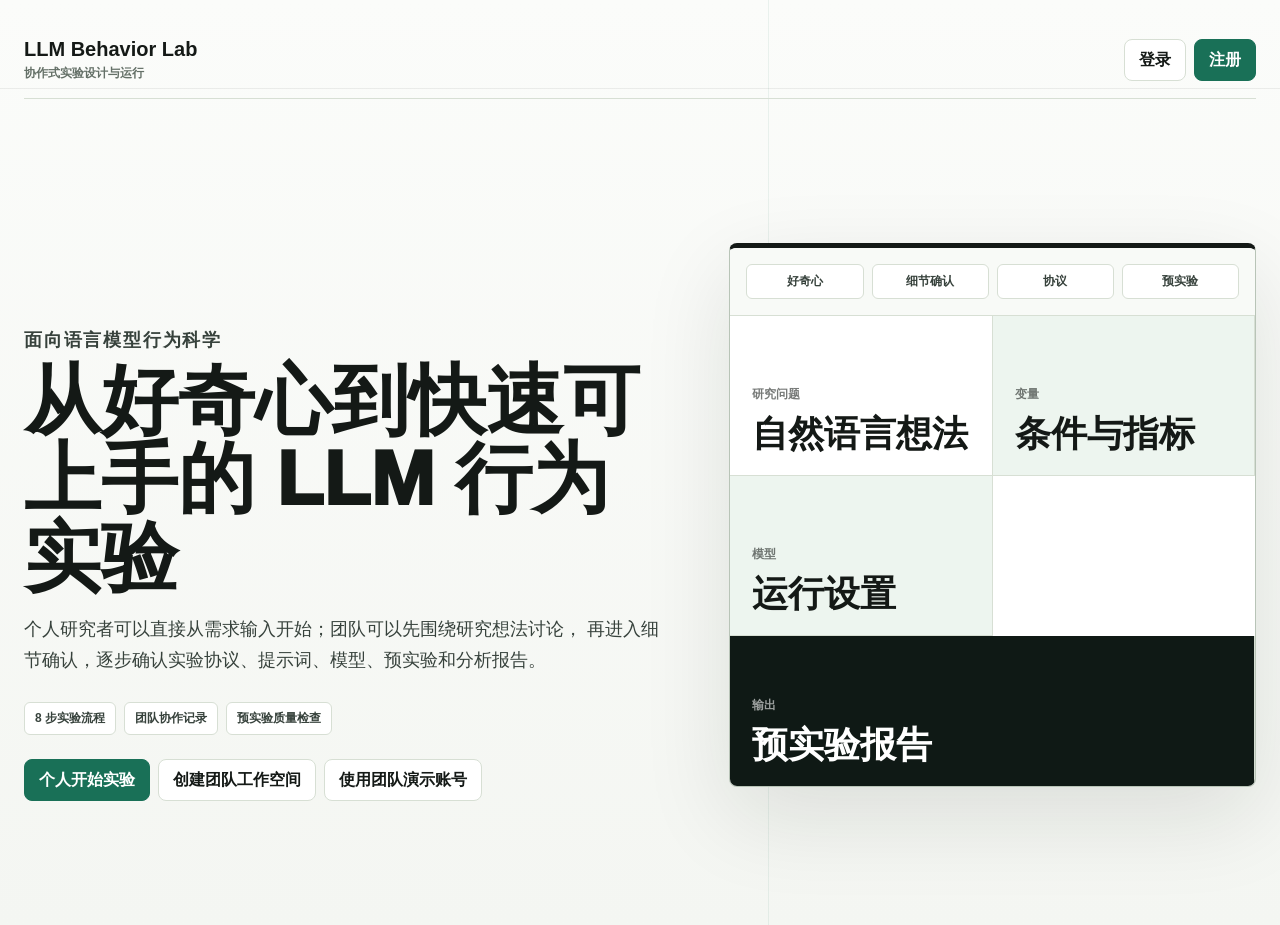
==== commit ee869ae5: "Improve experiment generation flow and design system" ====
--- a/app/public/index.html
+++ b/app/public/index.html
@@ -214,6 +214,7 @@
         <section class="stage" id="stage-copilot">
           <div class="copilot-layout">
             <div class="panel copilot-review">
+              <div class="generation-status" data-generation-status hidden></div>
               <label class="field review-field">
                 <span>研究目标摘要</span>
                 <textarea data-copilot-summary rows="5"></textarea>
@@ -223,6 +224,30 @@
                 <small>建议包含可检验问题、自变量、因变量、操作化和计划比较。</small>
                 <textarea data-hypothesis-draft rows="6"></textarea>
               </label>
+              <div class="generated-plan">
+                <div class="generated-plan-head">
+                  <span>生成的实验草案</span>
+                  <small>这些结构化内容会进入后续实验协议；下面的文本框用于补充或微调。</small>
+                </div>
+                <div class="plan-grid">
+                  <section>
+                    <h4>条件分组</h4>
+                    <div class="plan-card-list" data-plan-conditions></div>
+                  </section>
+                  <section>
+                    <h4>因变量</h4>
+                    <div class="plan-card-list" data-plan-outcomes></div>
+                  </section>
+                  <section>
+                    <h4>材料任务</h4>
+                    <div class="plan-chip-list" data-plan-stimuli></div>
+                  </section>
+                  <section>
+                    <h4>计划比较</h4>
+                    <div class="plan-chip-list" data-plan-comparisons></div>
+                  </section>
+                </div>
+              </div>
               <div class="research-card" data-research-panel>
                 <div class="research-card-head">
                   <div>
@@ -264,6 +289,11 @@
                 <span>运行前需确认的细节</span>
                 <small>这里只放会影响实验设计、运行或结果解释的必要细节。</small>
                 <textarea data-confirmation-details rows="4"></textarea>
+              </label>
+              <label class="field review-field generation-note-field">
+                <span>本次生成额外注意事项（可选）</span>
+                <small>只影响下一次生成实验协议。可以写你希望系统特别遵守的条件拆分、材料范围或因变量偏好。</small>
+                <textarea data-generation-note rows="3" placeholder="例如：把喝咖啡操作化为“喝咖啡提示 vs 中性提示”，先用经典 benchmark 作为因变量。"></textarea>
               </label>
             </div>
           </div>
@@ -456,6 +486,7 @@
       </main>
     </div>
 
+    <div class="generation-tray" data-task-tray hidden aria-live="polite"></div>
     <div class="toast" data-toast hidden></div>
     <script type="module" src="./app.js"></script>
   </body>
--- a/app/public/styles.css
+++ b/app/public/styles.css
@@ -1113,6 +1113,125 @@
   gap: 12px;
 }
 
+.generation-status {
+  display: grid;
+  gap: 4px;
+  padding: 12px 14px;
+  border: 1px solid rgb(45 122 98 / 26%);
+  border-radius: var(--radius);
+  background: #eef8f3;
+  color: var(--ink);
+}
+
+.generation-status[data-status="fallback"] {
+  border-color: rgb(190 107 28 / 36%);
+  background: #fff6e9;
+}
+
+.generation-status strong {
+  font-size: 14px;
+}
+
+.generation-status span {
+  color: var(--ink-soft);
+  font-size: 13px;
+  line-height: 1.5;
+}
+
+.generated-plan {
+  display: grid;
+  gap: 12px;
+  padding: 16px;
+  border: 1px solid var(--line);
+  border-radius: var(--radius);
+  background: var(--surface-soft);
+}
+
+.generated-plan-head {
+  display: flex;
+  align-items: flex-start;
+  justify-content: space-between;
+  gap: 12px;
+}
+
+.generated-plan-head span {
+  font-weight: 850;
+}
+
+.generated-plan-head small {
+  max-width: 560px;
+  color: var(--ink-soft);
+  font-size: 13px;
+  line-height: 1.45;
+}
+
+.plan-grid {
+  display: grid;
+  grid-template-columns: repeat(2, minmax(0, 1fr));
+  gap: 12px;
+}
+
+.plan-grid section {
+  display: grid;
+  align-content: start;
+  gap: 8px;
+  min-width: 0;
+}
+
+.plan-grid h4 {
+  margin: 0;
+  color: var(--ink-muted);
+  font-size: 12px;
+}
+
+.plan-card-list {
+  display: grid;
+  gap: 8px;
+}
+
+.plan-card {
+  display: grid;
+  gap: 8px;
+  min-width: 0;
+  padding: 10px;
+  border: 1px solid var(--line);
+  border-radius: var(--radius-sm);
+  background: var(--surface);
+}
+
+.plan-card strong,
+.plan-card small {
+  min-width: 0;
+  overflow-wrap: anywhere;
+}
+
+.plan-card small,
+.plan-empty {
+  margin: 0;
+  color: var(--ink-soft);
+  font-size: 13px;
+  line-height: 1.45;
+}
+
+.plan-chip-list {
+  display: flex;
+  flex-wrap: wrap;
+  gap: 7px;
+  min-width: 0;
+}
+
+.plan-chip-list span {
+  max-width: 100%;
+  padding: 6px 9px;
+  border: 1px solid rgb(45 122 98 / 22%);
+  border-radius: 999px;
+  background: #eef8f3;
+  color: var(--green-dark);
+  font-size: 12px;
+  font-weight: 760;
+  overflow-wrap: anywhere;
+}
+
 .detail-field-grid {
   display: grid;
   grid-template-columns: repeat(2, minmax(0, 1fr));
@@ -1694,6 +1813,7 @@
 
   .two-col,
   .input-mode-grid,
+  .plan-grid,
   .metrics {
     grid-template-columns: repeat(2, minmax(0, 1fr));
   }
@@ -1730,6 +1850,7 @@
   .mode-choice,
   .metrics,
   .form-grid,
+  .plan-grid,
   .detail-field-grid,
   .option-list,
   .variant-list,
@@ -2220,6 +2341,110 @@
   background: #14201c;
 }
 
+.generation-note-field textarea {
+  min-height: 72px;
+}
+
+.generation-tray {
+  position: fixed;
+  right: 18px;
+  bottom: 18px;
+  z-index: 60;
+  display: grid;
+  gap: 10px;
+  width: min(360px, calc(100vw - 36px));
+}
+
+.generation-task-card {
+  padding: 14px 15px;
+  border: 1px solid rgb(25 33 30 / 10%);
+  border-radius: 8px;
+  background: rgb(255 254 251 / 94%);
+  box-shadow: 0 20px 60px rgb(20 32 28 / 16%);
+  backdrop-filter: blur(16px);
+}
+
+.generation-task-card[data-status="error"] {
+  border-color: rgb(184 83 64 / 28%);
+}
+
+.generation-task-head {
+  display: flex;
+  gap: 8px;
+  align-items: center;
+  justify-content: space-between;
+}
+
+.generation-task-head span {
+  flex: 0 0 auto;
+  padding: 4px 8px;
+  border-radius: 999px;
+  background: #edf7f1;
+  color: #2d7a62;
+  font-size: 12px;
+  font-weight: 700;
+}
+
+.generation-task-card[data-status="error"] .generation-task-head span {
+  background: #fff0ea;
+  color: #b85340;
+}
+
+.generation-task-head strong {
+  min-width: 0;
+  color: #17221e;
+  font-size: 14px;
+  text-align: right;
+}
+
+.generation-task-card p {
+  margin: 8px 0 10px;
+  color: #536159;
+  font-size: 13px;
+  line-height: 1.5;
+}
+
+.generation-task-progress {
+  height: 5px;
+  overflow: hidden;
+  border-radius: 999px;
+  background: rgb(45 122 98 / 14%);
+}
+
+.generation-task-progress i {
+  display: block;
+  height: 100%;
+  border-radius: inherit;
+  background: #2d7a62;
+}
+
+.generation-task-card[data-status="error"] .generation-task-progress i {
+  background: #b85340;
+}
+
+.generation-task-card ol {
+  display: flex;
+  gap: 6px;
+  margin: 10px 0 0;
+  padding: 0;
+  list-style: none;
+  color: #8a978f;
+  font-size: 12px;
+}
+
+.generation-task-card li {
+  min-width: 0;
+  flex: 1;
+  overflow: hidden;
+  text-overflow: ellipsis;
+  white-space: nowrap;
+}
+
+.generation-task-card li.is-done {
+  color: #2d7a62;
+  font-weight: 700;
+}
+
 @media (max-width: 1100px) {
   .landing-hero {
     grid-template-columns: 1fr;
@@ -2265,4 +2490,1282 @@
   .stage-actions {
     align-items: stretch;
   }
-}
+
+  .generation-tray {
+    right: 12px;
+    bottom: 12px;
+    width: calc(100vw - 24px);
+  }
+}
+
+/* Neu Reality inspired editorial pass: research desk, less AI dashboard */
+:root {
+  --bg: #f1eee6;
+  --bg-strong: #e6dfd1;
+  --surface: #fffdf6;
+  --surface-soft: #f8f4ea;
+  --surface-tint: #eef5ef;
+  --ink: #181713;
+  --ink-soft: #403c33;
+  --muted: #766d5f;
+  --line: #d8cfbd;
+  --line-strong: #b8ad97;
+  --green: #21694f;
+  --green-dark: #164837;
+  --coral: #9f5f4d;
+  --blue: #405e6d;
+  --amber: #9a6e22;
+  --red: #9d4f40;
+  --sidebar: #10130f;
+  --sidebar-soft: #171c16;
+  --sidebar-line: rgb(246 239 224 / 13%);
+  --sidebar-ink: #f8f2e6;
+  --sidebar-muted: #b8ad9b;
+  --shadow: 0 22px 48px rgb(24 23 19 / 10%);
+  --shadow-soft: 0 8px 20px rgb(24 23 19 / 5%);
+  --radius: 8px;
+  --radius-sm: 6px;
+  --radius-lg: 8px;
+}
+
+html,
+body {
+  background: var(--bg);
+}
+
+body {
+  background:
+    linear-gradient(90deg, rgb(24 23 19 / 4%) 1px, transparent 1px),
+    linear-gradient(180deg, rgb(24 23 19 / 3%) 1px, transparent 1px),
+    var(--bg);
+  background-size: 72px 72px;
+  color: var(--ink);
+  font-family: "Aptos Display", Aptos, "Segoe UI", "PingFang SC", "Microsoft YaHei", Arial, sans-serif;
+}
+
+button,
+.file-button {
+  border-color: var(--line);
+  background: var(--surface);
+  box-shadow: none;
+}
+
+button:hover,
+.file-button:hover {
+  border-color: var(--ink);
+  background: #fffaf0;
+}
+
+button.primary {
+  border-color: var(--ink);
+  background: var(--ink);
+  color: var(--surface);
+  box-shadow: none;
+}
+
+button.primary:hover {
+  border-color: var(--green-dark);
+  background: var(--green-dark);
+}
+
+button:focus-visible,
+input:focus-visible,
+select:focus-visible,
+textarea:focus-visible,
+.file-button:focus-within {
+  outline: 2px solid var(--amber);
+  outline-offset: 2px;
+}
+
+input,
+select,
+textarea {
+  border-color: var(--line);
+  background: var(--surface);
+  box-shadow: none;
+}
+
+textarea {
+  line-height: 1.7;
+}
+
+pre {
+  background: #151712;
+  color: #efe8d9;
+}
+
+.landing-page,
+.auth-page {
+  background: var(--bg);
+}
+
+.landing-page::before,
+.auth-page::before {
+  background:
+    linear-gradient(90deg, transparent 0 63%, rgb(24 23 19 / 7%) 63% calc(63% + 1px), transparent calc(63% + 1px)),
+    linear-gradient(180deg, transparent 0 86px, rgb(24 23 19 / 7%) 86px 87px, transparent 87px);
+}
+
+.landing-nav {
+  max-width: 1320px;
+  border-bottom: 1px solid var(--line);
+  padding: 14px 0 18px;
+}
+
+.brand span {
+  color: var(--ink);
+  font-size: 19px;
+  font-weight: 900;
+}
+
+.brand strong {
+  color: var(--muted);
+  font-size: 12px;
+}
+
+.landing-hero {
+  grid-template-columns: minmax(0, 0.92fr) minmax(390px, 0.78fr);
+  align-items: end;
+  max-width: 1320px;
+  min-height: calc(100dvh - 96px);
+  padding: clamp(54px, 8vw, 96px) 0 56px;
+}
+
+.hero-copy {
+  padding-bottom: clamp(0px, 4vw, 44px);
+}
+
+.hero-copy h1 {
+  max-width: 820px;
+  font-size: clamp(44px, 6.4vw, 84px);
+  font-weight: 900;
+  line-height: 0.98;
+}
+
+.hero-copy p {
+  max-width: 690px;
+  color: var(--ink-soft);
+  font-size: clamp(16px, 1.35vw, 19px);
+  line-height: 1.7;
+}
+
+.hero-stats {
+  margin: 26px 0 24px;
+}
+
+.hero-stats span {
+  border-color: var(--line);
+  border-radius: 4px;
+  background: transparent;
+  color: var(--ink);
+  font-size: 12px;
+  font-weight: 820;
+}
+
+.hero-visual {
+  position: relative;
+  top: auto;
+  right: auto;
+  width: auto;
+  min-height: 540px;
+  overflow: hidden;
+  border-color: var(--ink);
+  background: var(--ink);
+  color: var(--surface);
+  box-shadow: none;
+  padding: 0;
+}
+
+.hero-visual::before {
+  display: none;
+}
+
+.abstract-map {
+  align-content: stretch;
+  gap: 0;
+}
+
+.map-thread {
+  grid-template-columns: repeat(4, minmax(0, 1fr));
+  gap: 8px;
+  border-bottom: 1px solid rgb(248 242 230 / 16%);
+  padding: 18px;
+}
+
+.map-thread i {
+  display: none;
+}
+
+.map-thread span {
+  border-color: rgb(248 242 230 / 24%);
+  border-radius: 4px;
+  background: transparent;
+  color: #f8f2e6;
+  text-align: center;
+}
+
+.map-stack {
+  display: grid;
+  grid-template-columns: repeat(2, minmax(0, 1fr));
+  gap: 0;
+  min-height: 100%;
+}
+
+.map-block {
+  display: flex;
+  min-height: 168px;
+  flex-direction: column;
+  justify-content: flex-end;
+  border: 0;
+  border-right: 1px solid rgb(24 23 19 / 12%);
+  border-bottom: 1px solid rgb(24 23 19 / 12%);
+  border-radius: 0;
+  background: #f8f2e6;
+  color: var(--ink);
+  box-shadow: none;
+  padding: 22px;
+}
+
+.map-block.is-wide {
+  grid-column: auto;
+}
+
+.map-block:nth-child(2),
+.map-block:nth-child(3) {
+  background: #d7e1d6;
+}
+
+.map-block:nth-child(4) {
+  grid-column: 1 / -1;
+  min-height: 150px;
+  border-bottom: 0;
+  background: #202c24;
+  color: #f8f2e6;
+}
+
+.map-block span {
+  color: currentColor;
+  opacity: 0.62;
+  font-size: 12px;
+  text-transform: uppercase;
+}
+
+.map-block strong {
+  margin-top: 12px;
+  font-size: clamp(24px, 3vw, 36px);
+  line-height: 1.05;
+}
+
+.auth-card {
+  border-color: var(--ink);
+  background: var(--surface);
+  box-shadow: none;
+}
+
+.auth-tabs {
+  border-color: var(--line);
+  background: var(--surface-soft);
+}
+
+.app-shell {
+  grid-template-columns: 300px minmax(0, 1fr);
+  background: var(--bg);
+}
+
+.sidebar {
+  padding: 28px 16px 22px;
+  border-right: 1px solid rgb(248 242 230 / 8%);
+  background: var(--sidebar);
+}
+
+.sidebar .brand span,
+.sidebar .brand strong {
+  color: var(--sidebar-ink);
+}
+
+.sidebar .brand strong,
+.sidebar .mode-switcher button,
+.sidebar .overview-card-head p,
+.sidebar .overview-card-head span,
+.sidebar .global-overview > span,
+.steps button {
+  color: var(--sidebar-muted);
+}
+
+.mode-switcher {
+  border-color: var(--sidebar-line);
+  background: var(--sidebar-soft);
+}
+
+.mode-switcher button.is-selected,
+.steps button.is-active {
+  background: rgb(248 242 230 / 10%);
+  color: var(--sidebar-ink);
+}
+
+.steps {
+  gap: 8px;
+}
+
+.steps::before {
+  left: 24px;
+  background: var(--sidebar-line);
+}
+
+.steps button {
+  grid-template-columns: 34px 1fr;
+  min-height: 48px;
+  border-radius: 6px;
+  font-size: 15px;
+}
+
+.steps button:hover {
+  background: rgb(248 242 230 / 8%);
+  color: var(--sidebar-ink);
+}
+
+.steps span {
+  border-color: var(--sidebar-line);
+  border-radius: 6px;
+  background: rgb(248 242 230 / 4%);
+  color: var(--sidebar-muted);
+}
+
+.steps button.is-active span {
+  border-color: #d7e1d6;
+  background: #d7e1d6;
+  color: var(--ink);
+}
+
+.global-overview {
+  border-color: var(--sidebar-line);
+  border-radius: 6px;
+  background: rgb(248 242 230 / 7%);
+  box-shadow: none;
+}
+
+.global-overview strong {
+  color: var(--sidebar-ink);
+}
+
+.overview-progress {
+  background: rgb(248 242 230 / 12%);
+}
+
+.overview-progress i {
+  background: #d7e1d6;
+}
+
+.global-overview button,
+.sidebar > button[data-action="logout"] {
+  border-color: var(--sidebar-line);
+  background: transparent;
+  color: var(--sidebar-ink);
+}
+
+.workspace {
+  gap: 28px;
+  padding: 34px clamp(28px, 4vw, 56px) 48px;
+}
+
+.topbar {
+  margin: -34px calc(clamp(28px, 4vw, 56px) * -1) 0;
+  border-bottom: 1px solid var(--line);
+  background: rgb(241 238 230 / 94%);
+  padding: 28px clamp(28px, 4vw, 56px) 22px;
+  backdrop-filter: blur(14px);
+}
+
+.topbar h1 {
+  font-size: clamp(32px, 3.6vw, 48px);
+  font-weight: 900;
+  line-height: 1.05;
+}
+
+.eyebrow {
+  color: var(--amber);
+  font-size: 11px;
+  letter-spacing: 0.12em;
+}
+
+.section-head h2 {
+  color: var(--ink);
+  font-size: clamp(24px, 2.4vw, 34px);
+  font-weight: 900;
+}
+
+.section-head p {
+  color: var(--muted);
+  line-height: 1.65;
+}
+
+.panel,
+.task-card,
+.metric,
+.condition-card,
+.generated-plan,
+.research-card,
+.stage-actions,
+.generation-task-card {
+  border-color: var(--line);
+  border-radius: 8px;
+  background: var(--surface);
+  box-shadow: none;
+}
+
+.panel {
+  padding: clamp(20px, 2.3vw, 30px);
+}
+
+.panel h3,
+.panel h4 {
+  color: var(--ink);
+}
+
+.panel h3 {
+  margin-bottom: 16px;
+  font-size: 18px;
+  font-weight: 880;
+}
+
+.workspace-grid {
+  grid-template-columns: minmax(240px, 0.72fr) minmax(0, 1.5fr) minmax(260px, 0.82fr);
+  gap: 18px;
+}
+
+.intake-composer,
+.copilot-layout,
+.copilot-actions {
+  width: min(1080px, 100%);
+}
+
+.intake-composer {
+  border-top: 4px solid var(--ink);
+}
+
+.intake-field textarea {
+  min-height: 150px;
+}
+
+.composer-toolbar {
+  border-top-color: var(--line);
+}
+
+.voice-button,
+.file-button,
+.option-list button,
+.variant-list button,
+.input-mode-grid button {
+  background: #fffaf0;
+}
+
+.option-list button,
+.variant-list button,
+.input-mode-grid button {
+  border-color: var(--line);
+  border-radius: 8px;
+  padding: 14px;
+}
+
+.option-list button.is-selected,
+.variant-list button.is-selected,
+.input-mode-grid button.is-selected {
+  border-color: var(--green);
+  background: #eff6ef;
+  box-shadow: inset 0 0 0 1px rgb(33 105 79 / 14%);
+}
+
+#stage-copilot textarea {
+  min-height: 92px;
+}
+
+.generation-status {
+  border-color: rgb(33 105 79 / 24%);
+  background: #eff6ef;
+}
+
+.generated-plan {
+  gap: 16px;
+  background: var(--surface-soft);
+}
+
+.generated-plan-head {
+  border-bottom: 1px solid var(--line);
+  padding-bottom: 12px;
+}
+
+.generated-plan-head span,
+.research-card-head span {
+  font-size: 16px;
+  font-weight: 900;
+}
+
+.plan-grid {
+  gap: 12px;
+}
+
+.plan-grid h4 {
+  color: var(--amber);
+  font-size: 11px;
+  letter-spacing: 0.08em;
+  text-transform: uppercase;
+}
+
+.plan-card {
+  border-color: var(--line);
+  border-left: 3px solid var(--green);
+  border-radius: 6px;
+  background: var(--surface);
+}
+
+.plan-chip-list span,
+.research-query-list span,
+.research-card-head strong {
+  border-radius: 999px;
+  background: #f2eadc;
+  color: var(--ink-soft);
+}
+
+.research-card {
+  background: #fbf8ef;
+}
+
+.research-result-card {
+  border-color: var(--line);
+  border-radius: 6px;
+  background: var(--surface);
+}
+
+.detail-field-grid {
+  gap: 14px;
+}
+
+.review-field small,
+.generated-plan-head small,
+.plan-card small,
+.plan-empty,
+.research-card p,
+.research-result-card span,
+.research-result-card small {
+  color: var(--muted);
+}
+
+.summary-list {
+  gap: 12px 18px;
+}
+
+.summary-list dt {
+  color: var(--amber);
+}
+
+.condition-card {
+  background: var(--surface);
+}
+
+.condition-card span {
+  color: var(--amber);
+}
+
+.check-list,
+.member-list,
+.discussion-feed {
+  border-top-color: var(--line);
+}
+
+.check-list li,
+.member-card,
+.discussion-message {
+  border-bottom-color: var(--line);
+}
+
+.protocol-json-panel pre,
+.prompt-preview,
+[data-report-preview] {
+  border-color: #151712;
+  background: #151712;
+  color: #f0eadc;
+}
+
+.metric {
+  background: #fffaf0;
+}
+
+.metric strong {
+  color: var(--ink);
+}
+
+.bar-row div {
+  background: #e5ddce;
+}
+
+.bar-row i {
+  background: var(--ink);
+}
+
+.heat-cell {
+  background:
+    linear-gradient(
+      135deg,
+      rgba(33, 105, 79, calc(var(--heat) * 0.34)),
+      rgba(154, 110, 34, calc(var(--heat) * 0.18))
+    ),
+    #fbf8ef;
+}
+
+.overview-drawer {
+  border-left-color: var(--line);
+  background: var(--surface);
+}
+
+.task-grid::before {
+  background: var(--line);
+}
+
+.task-step span {
+  border-radius: 6px;
+}
+
+.task-step[data-status="ready"] span,
+.task-step[data-status="ready"] small {
+  background: #eff6ef;
+  color: var(--green);
+}
+
+.stage-actions {
+  border-top: 4px solid var(--ink);
+  padding: 16px 18px;
+}
+
+.copilot-actions {
+  background: var(--surface);
+}
+
+.generation-tray {
+  right: 22px;
+  bottom: 22px;
+}
+
+.generation-task-card {
+  background: rgb(255 253 246 / 96%);
+}
+
+.generation-task-progress {
+  background: #e5ddce;
+}
+
+.generation-task-progress i {
+  background: var(--ink);
+}
+
+.toast {
+  background: var(--ink);
+}
+
+@media (max-width: 1100px) {
+  .landing-hero {
+    grid-template-columns: 1fr;
+    align-items: start;
+  }
+
+  .hero-copy {
+    padding-bottom: 0;
+  }
+
+  .hero-visual {
+    width: 100%;
+    min-height: 420px;
+  }
+}
+
+@media (max-width: 980px) {
+  .app-shell {
+    grid-template-columns: 1fr;
+  }
+
+  .sidebar {
+    position: relative;
+    height: auto;
+  }
+
+  .workspace {
+    padding: 24px 18px 36px;
+  }
+
+  .topbar {
+    margin: -24px -18px 0;
+    padding: 22px 18px 18px;
+  }
+
+  .workspace-grid {
+    grid-template-columns: 1fr;
+  }
+}
+
+@media (min-width: 761px) and (max-width: 980px) {
+  .app-shell {
+    grid-template-columns: 292px minmax(0, 1fr);
+  }
+
+  .sidebar {
+    position: sticky;
+    top: 0;
+    height: 100dvh;
+    overflow: auto;
+    border-right: 1px solid rgb(248 242 230 / 8%);
+    border-bottom: 0;
+  }
+
+  .steps {
+    flex-direction: column;
+    overflow: visible;
+  }
+
+  .steps::before {
+    display: block;
+  }
+
+  .steps button {
+    min-width: 0;
+  }
+
+  .workspace {
+    padding: 26px 24px 40px;
+  }
+
+  .topbar {
+    margin: -26px -24px 0;
+    padding: 24px 24px 18px;
+  }
+}
+
+@media (max-width: 720px) {
+  .landing-page,
+  .auth-page {
+    padding: 18px;
+  }
+
+  .landing-nav {
+    align-items: flex-start;
+  }
+
+  .landing-hero {
+    padding: 38px 0 32px;
+  }
+
+  .hero-copy h1 {
+    font-size: clamp(38px, 12vw, 54px);
+  }
+
+  .hero-visual {
+    min-height: 0;
+  }
+
+  .map-thread {
+    grid-template-columns: repeat(2, minmax(0, 1fr));
+  }
+
+  .map-stack,
+  .plan-grid,
+  .detail-field-grid {
+    grid-template-columns: 1fr;
+  }
+
+  .map-block,
+  .map-block:nth-child(4) {
+    grid-column: auto;
+    min-height: 128px;
+  }
+
+  .stage-actions {
+    align-items: stretch;
+    flex-direction: column;
+  }
+}
+
+/* Design DNA v2: clean research instrument, high contrast, low noise */
+:root {
+  --bg: #f4f6f2;
+  --bg-strong: #e7ede5;
+  --surface: #ffffff;
+  --surface-soft: #f8faf7;
+  --surface-tint: #eaf4ee;
+  --ink: #141916;
+  --ink-soft: #37423c;
+  --muted: #647067;
+  --line: #d7dfd4;
+  --line-strong: #b8c4b7;
+  --green: #197057;
+  --green-dark: #0f503e;
+  --coral: #a85d49;
+  --blue: #345f73;
+  --amber: #8d681e;
+  --red: #9c4c3d;
+  --sidebar: #0f1915;
+  --sidebar-soft: #17221d;
+  --sidebar-line: rgb(231 237 229 / 16%);
+  --sidebar-ink: #fbfdf9;
+  --sidebar-muted: #c7d2ca;
+  --shadow: 0 24px 70px rgb(20 25 22 / 10%);
+  --shadow-soft: 0 10px 30px rgb(20 25 22 / 7%);
+  --radius: 8px;
+  --radius-sm: 6px;
+  --radius-lg: 8px;
+}
+
+html,
+body {
+  background: var(--bg);
+}
+
+body {
+  background:
+    linear-gradient(90deg, rgb(20 25 22 / 2.8%) 1px, transparent 1px),
+    linear-gradient(180deg, rgb(20 25 22 / 2.2%) 1px, transparent 1px),
+    var(--bg);
+  background-size: 48px 48px;
+  color: var(--ink);
+  font-family: "Aptos Display", Aptos, "Segoe UI", "PingFang SC", "Microsoft YaHei", Arial, sans-serif;
+}
+
+button,
+.file-button {
+  border-color: var(--line);
+  background: var(--surface);
+  color: var(--ink);
+  box-shadow: none;
+}
+
+button:hover,
+.file-button:hover {
+  border-color: var(--green);
+  background: #f4fbf7;
+}
+
+button.primary {
+  border-color: var(--green);
+  background: var(--green);
+  color: #ffffff;
+}
+
+button.primary:hover {
+  border-color: var(--green-dark);
+  background: var(--green-dark);
+}
+
+input,
+select,
+textarea {
+  border-color: var(--line);
+  background: #ffffff;
+  color: var(--ink);
+  box-shadow: none;
+}
+
+textarea {
+  line-height: 1.68;
+}
+
+.landing-page,
+.auth-page {
+  background:
+    linear-gradient(180deg, #fbfcfa 0%, var(--bg) 100%),
+    var(--bg);
+}
+
+.landing-page::before,
+.auth-page::before {
+  background:
+    linear-gradient(90deg, transparent 0 60%, rgb(25 112 87 / 8%) 60% calc(60% + 1px), transparent calc(60% + 1px)),
+    linear-gradient(180deg, transparent 0 88px, rgb(20 25 22 / 7%) 88px 89px, transparent 89px);
+}
+
+.landing-nav {
+  max-width: 1240px;
+  border-bottom-color: var(--line);
+  padding: 14px 0 16px;
+}
+
+.brand span {
+  color: var(--ink);
+  font-size: 20px;
+  font-weight: 900;
+}
+
+.brand strong {
+  color: var(--muted);
+  font-size: 12px;
+}
+
+.landing-hero {
+  grid-template-columns: minmax(0, 0.95fr) minmax(380px, 0.78fr);
+  max-width: 1240px;
+  min-height: calc(100dvh - 98px);
+  gap: clamp(30px, 5vw, 76px);
+  padding: clamp(50px, 7vw, 86px) 0 56px;
+}
+
+.hero-copy h1 {
+  max-width: 820px;
+  font-size: clamp(44px, 6vw, 78px);
+  font-weight: 920;
+  line-height: 1.02;
+}
+
+.hero-copy p {
+  max-width: 650px;
+  color: var(--ink-soft);
+  font-size: 18px;
+  line-height: 1.72;
+}
+
+.hero-stats span {
+  border-color: var(--line);
+  border-radius: 6px;
+  background: #ffffff;
+  color: var(--ink-soft);
+}
+
+.hero-visual {
+  min-height: 500px;
+  border: 1px solid var(--line-strong);
+  border-top: 5px solid var(--ink);
+  background: #ffffff;
+  color: var(--ink);
+  box-shadow: 0 30px 90px rgb(20 25 22 / 11%);
+}
+
+.map-thread {
+  grid-template-columns: repeat(4, minmax(0, 1fr));
+  gap: 8px;
+  border-bottom: 1px solid var(--line);
+  background: #f8faf7;
+  padding: 16px;
+}
+
+.map-thread span {
+  border-color: var(--line);
+  border-radius: 6px;
+  background: #ffffff;
+  color: var(--ink-soft);
+}
+
+.map-stack {
+  gap: 0;
+  background: #ffffff;
+}
+
+.map-block {
+  min-height: 160px;
+  border-right: 1px solid var(--line);
+  border-bottom: 1px solid var(--line);
+  background: #ffffff;
+  color: var(--ink);
+}
+
+.map-block:nth-child(2),
+.map-block:nth-child(3) {
+  background: #edf5ef;
+}
+
+.map-block:nth-child(4) {
+  background: var(--sidebar);
+  color: #ffffff;
+}
+
+.map-block span {
+  color: currentColor;
+  opacity: 0.58;
+}
+
+.auth-card {
+  border-color: var(--line-strong);
+  background: #ffffff;
+  box-shadow: var(--shadow);
+}
+
+.app-shell {
+  grid-template-columns: 292px minmax(0, 1fr);
+  background: var(--bg);
+}
+
+.sidebar {
+  padding: 24px 16px;
+  border-right: 1px solid #07110d;
+  background:
+    linear-gradient(180deg, rgb(255 255 255 / 4%), transparent 28%),
+    var(--sidebar);
+  color: var(--sidebar-ink);
+}
+
+.sidebar .brand {
+  padding: 2px 2px 14px;
+  border-bottom: 1px solid var(--sidebar-line);
+}
+
+.sidebar .brand span,
+.sidebar .brand strong {
+  color: var(--sidebar-ink);
+}
+
+.sidebar .brand strong,
+.sidebar .mode-switcher button,
+.sidebar .overview-card-head p,
+.sidebar .overview-card-head span,
+.sidebar .global-overview > span,
+.steps button {
+  color: var(--sidebar-muted);
+}
+
+.mode-switcher {
+  border-color: var(--sidebar-line);
+  background: var(--sidebar-soft);
+}
+
+.mode-switcher button {
+  color: var(--sidebar-muted);
+  border: 0;
+  background: transparent;
+}
+
+.mode-switcher button.is-selected {
+  background: rgb(255 255 255 / 12%);
+  color: #ffffff;
+}
+
+.steps {
+  gap: 7px;
+}
+
+.steps::before {
+  left: 24px;
+  background: var(--sidebar-line);
+}
+
+.steps button {
+  min-height: 46px;
+  border-color: transparent;
+  background: transparent;
+  font-size: 15px;
+}
+
+.steps button:hover {
+  background: rgb(255 255 255 / 8%);
+  color: #ffffff;
+}
+
+.steps button:disabled {
+  opacity: 0.68;
+}
+
+.steps span {
+  border-color: var(--sidebar-line);
+  background: rgb(255 255 255 / 7%);
+  color: var(--sidebar-muted);
+}
+
+.steps button.is-active {
+  border-color: rgb(255 255 255 / 18%);
+  background: #ffffff;
+  color: var(--ink);
+}
+
+.steps button.is-active span {
+  border-color: var(--green);
+  background: var(--green);
+  color: #ffffff;
+}
+
+.global-overview {
+  border-color: var(--sidebar-line);
+  background: rgb(255 255 255 / 7%);
+  box-shadow: none;
+}
+
+.global-overview strong {
+  color: #ffffff;
+}
+
+.overview-progress {
+  background: rgb(255 255 255 / 13%);
+}
+
+.overview-progress i {
+  background: #63c39d;
+}
+
+.global-overview button,
+.sidebar > button[data-action="logout"] {
+  border-color: var(--sidebar-line);
+  background: rgb(255 255 255 / 6%);
+  color: #ffffff;
+}
+
+.global-overview button:hover,
+.sidebar > button[data-action="logout"]:hover {
+  background: rgb(255 255 255 / 11%);
+}
+
+.workspace {
+  gap: 24px;
+  padding: 30px clamp(28px, 4vw, 52px) 46px;
+}
+
+.topbar {
+  margin: -30px calc(clamp(28px, 4vw, 52px) * -1) 0;
+  border-bottom-color: var(--line);
+  background: rgb(244 246 242 / 94%);
+  padding: 26px clamp(28px, 4vw, 52px) 20px;
+}
+
+.topbar h1 {
+  font-size: clamp(30px, 3.2vw, 44px);
+  font-weight: 900;
+}
+
+.eyebrow {
+  color: var(--green);
+  font-size: 11px;
+  letter-spacing: 0.1em;
+}
+
+.panel,
+.task-card,
+.metric,
+.condition-card,
+.generated-plan,
+.research-card,
+.stage-actions,
+.generation-task-card {
+  border-color: var(--line);
+  border-radius: 8px;
+  background: #ffffff;
+  box-shadow: 0 12px 36px rgb(20 25 22 / 5%);
+}
+
+.panel {
+  padding: clamp(18px, 2.2vw, 26px);
+}
+
+.panel h3 {
+  color: var(--ink);
+  font-size: 18px;
+  font-weight: 880;
+}
+
+.workspace-grid {
+  grid-template-columns: minmax(230px, 0.72fr) minmax(0, 1.45fr) minmax(240px, 0.78fr);
+  gap: 18px;
+}
+
+.discussion-panel {
+  min-height: 500px;
+}
+
+.intake-composer {
+  width: min(960px, 100%);
+  border-top: 5px solid var(--green);
+  box-shadow: 0 22px 70px rgb(20 25 22 / 8%);
+}
+
+.intake-field textarea {
+  min-height: 160px;
+  font-size: 17px;
+}
+
+.voice-button,
+.file-button,
+.option-list button,
+.variant-list button,
+.input-mode-grid button {
+  background: #ffffff;
+}
+
+.option-list button.is-selected,
+.variant-list button.is-selected,
+.input-mode-grid button.is-selected {
+  border-color: var(--green);
+  background: var(--surface-tint);
+}
+
+.copilot-layout,
+.copilot-actions {
+  width: min(1040px, 100%);
+}
+
+.generation-status {
+  border-color: rgb(25 112 87 / 24%);
+  background: #edf7f1;
+}
+
+.generated-plan {
+  background: #f8faf7;
+}
+
+.plan-card {
+  border-left-color: var(--green);
+}
+
+.research-card {
+  background: #fbfcfa;
+}
+
+.protocol-json-panel pre,
+.prompt-preview,
+[data-report-preview] {
+  border-color: #0f1915;
+  background: #0f1915;
+  color: #e9f1eb;
+}
+
+.stage-actions {
+  border-top: 0;
+  border-left: 5px solid var(--green);
+  padding: 16px 18px;
+}
+
+.generation-task-progress i,
+.bar-row i {
+  background: var(--green);
+}
+
+.toast {
+  background: var(--sidebar);
+}
+
+@media (max-width: 1100px) {
+  .landing-hero {
+    grid-template-columns: 1fr;
+  }
+
+  .hero-visual {
+    width: 100%;
+    min-height: 420px;
+  }
+}
+
+@media (min-width: 761px) and (max-width: 980px) {
+  .app-shell {
+    grid-template-columns: 284px minmax(0, 1fr);
+  }
+
+  .sidebar {
+    position: sticky;
+    top: 0;
+    height: 100dvh;
+    overflow: auto;
+    border-bottom: 0;
+  }
+
+  .steps {
+    flex-direction: column;
+    overflow: visible;
+  }
+
+  .steps::before {
+    display: block;
+  }
+
+  .steps button {
+    min-width: 0;
+  }
+}
